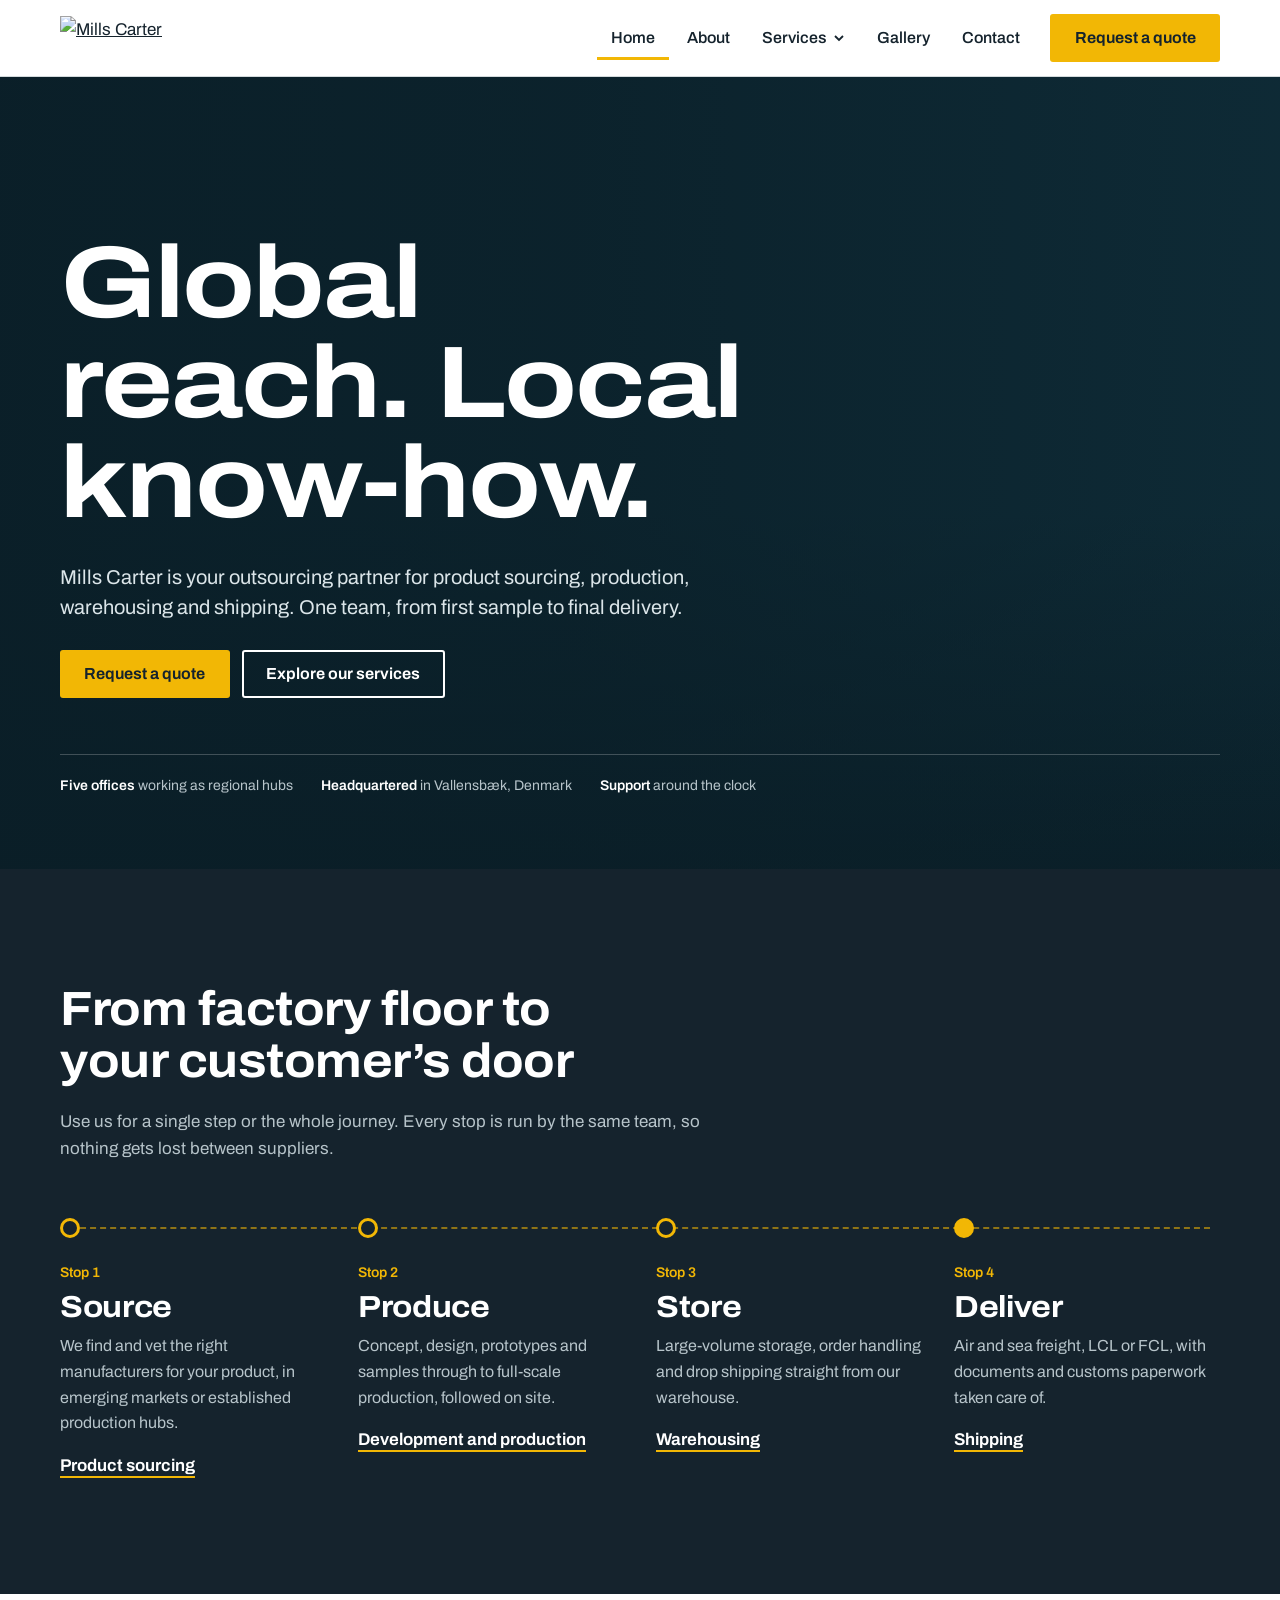
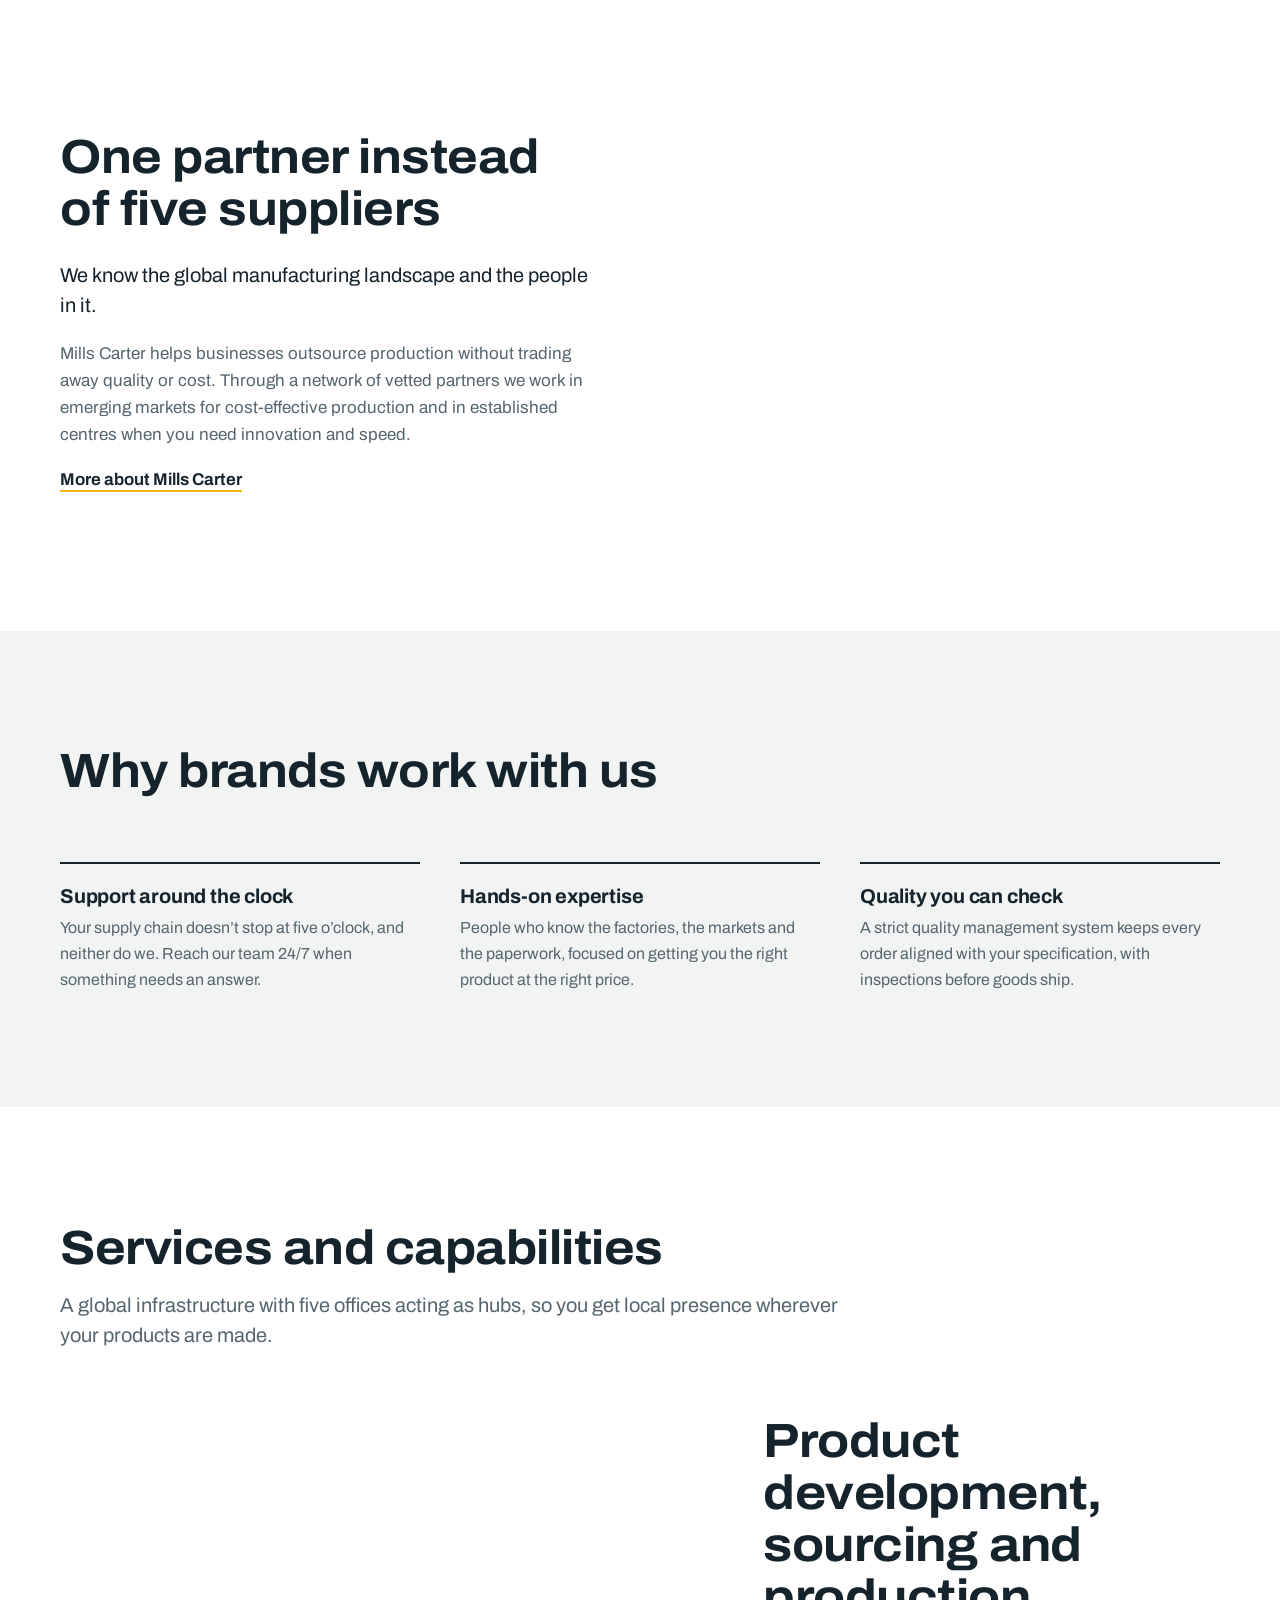
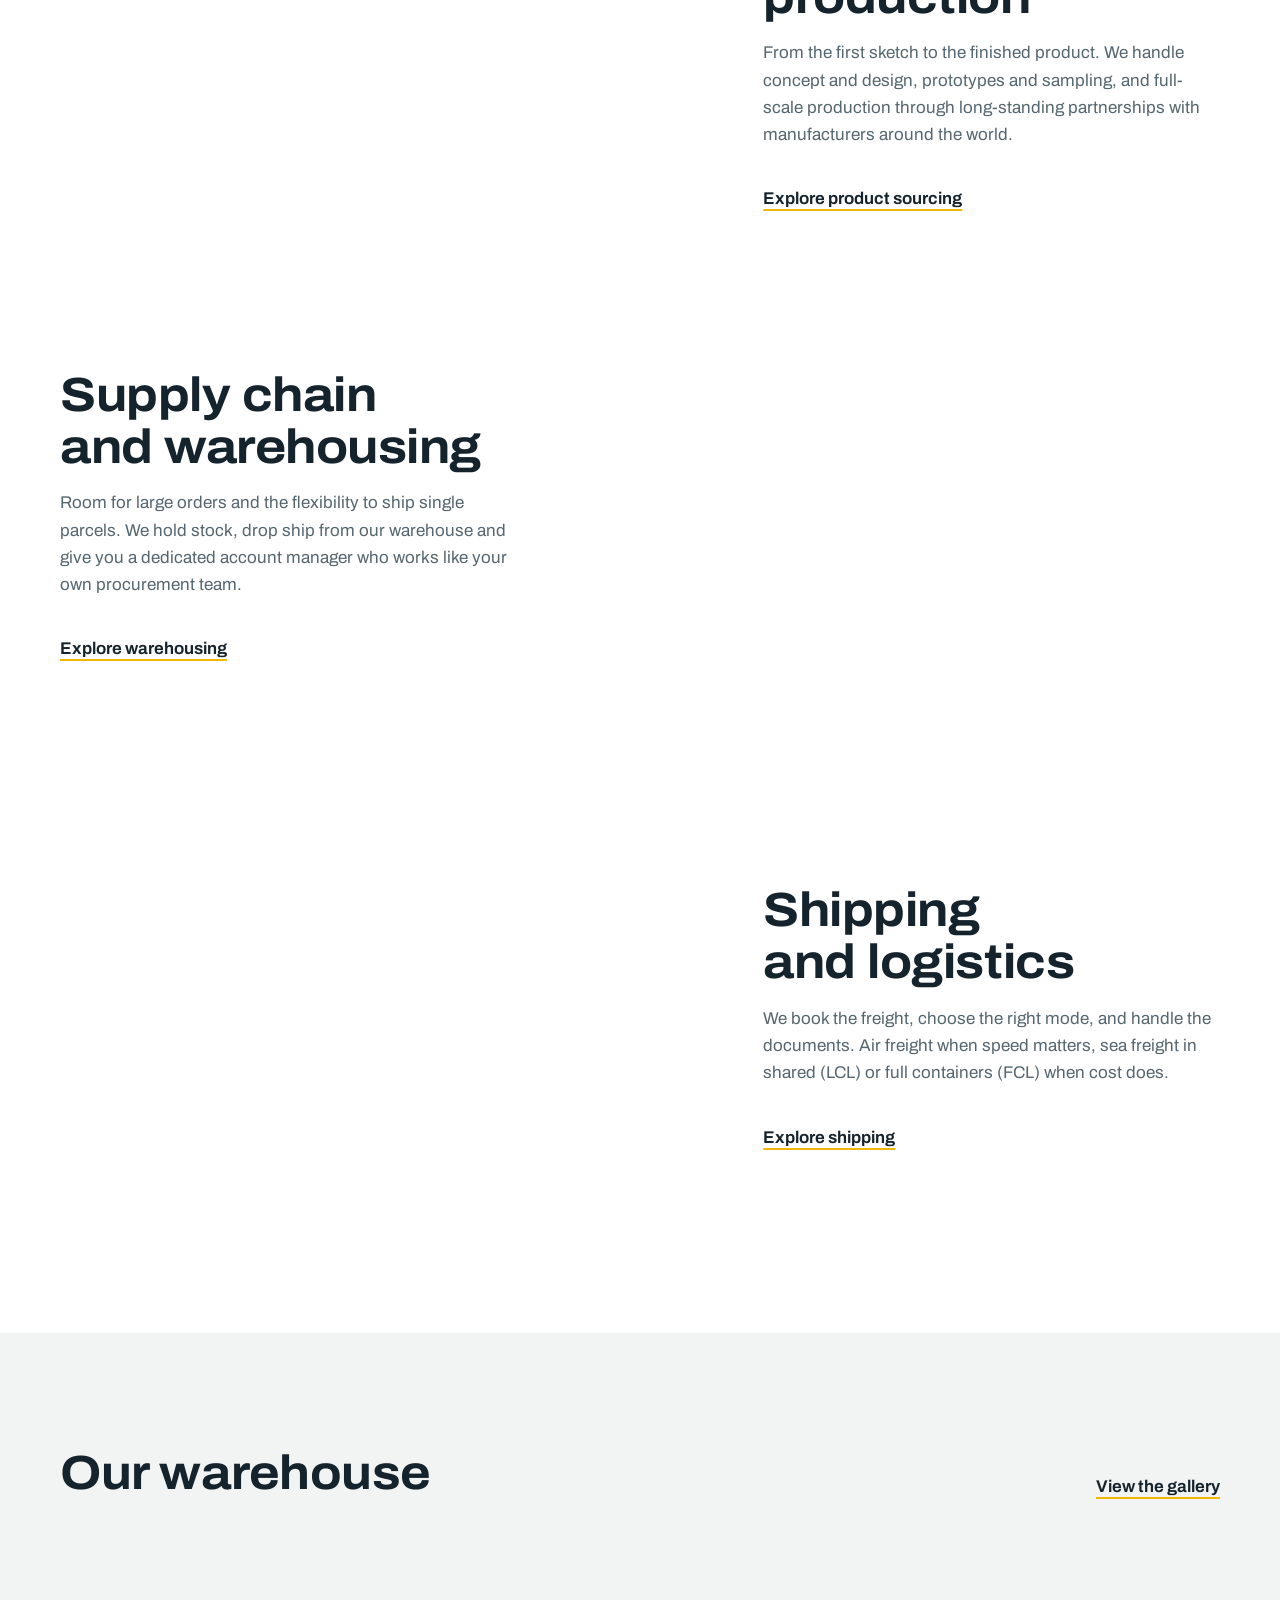
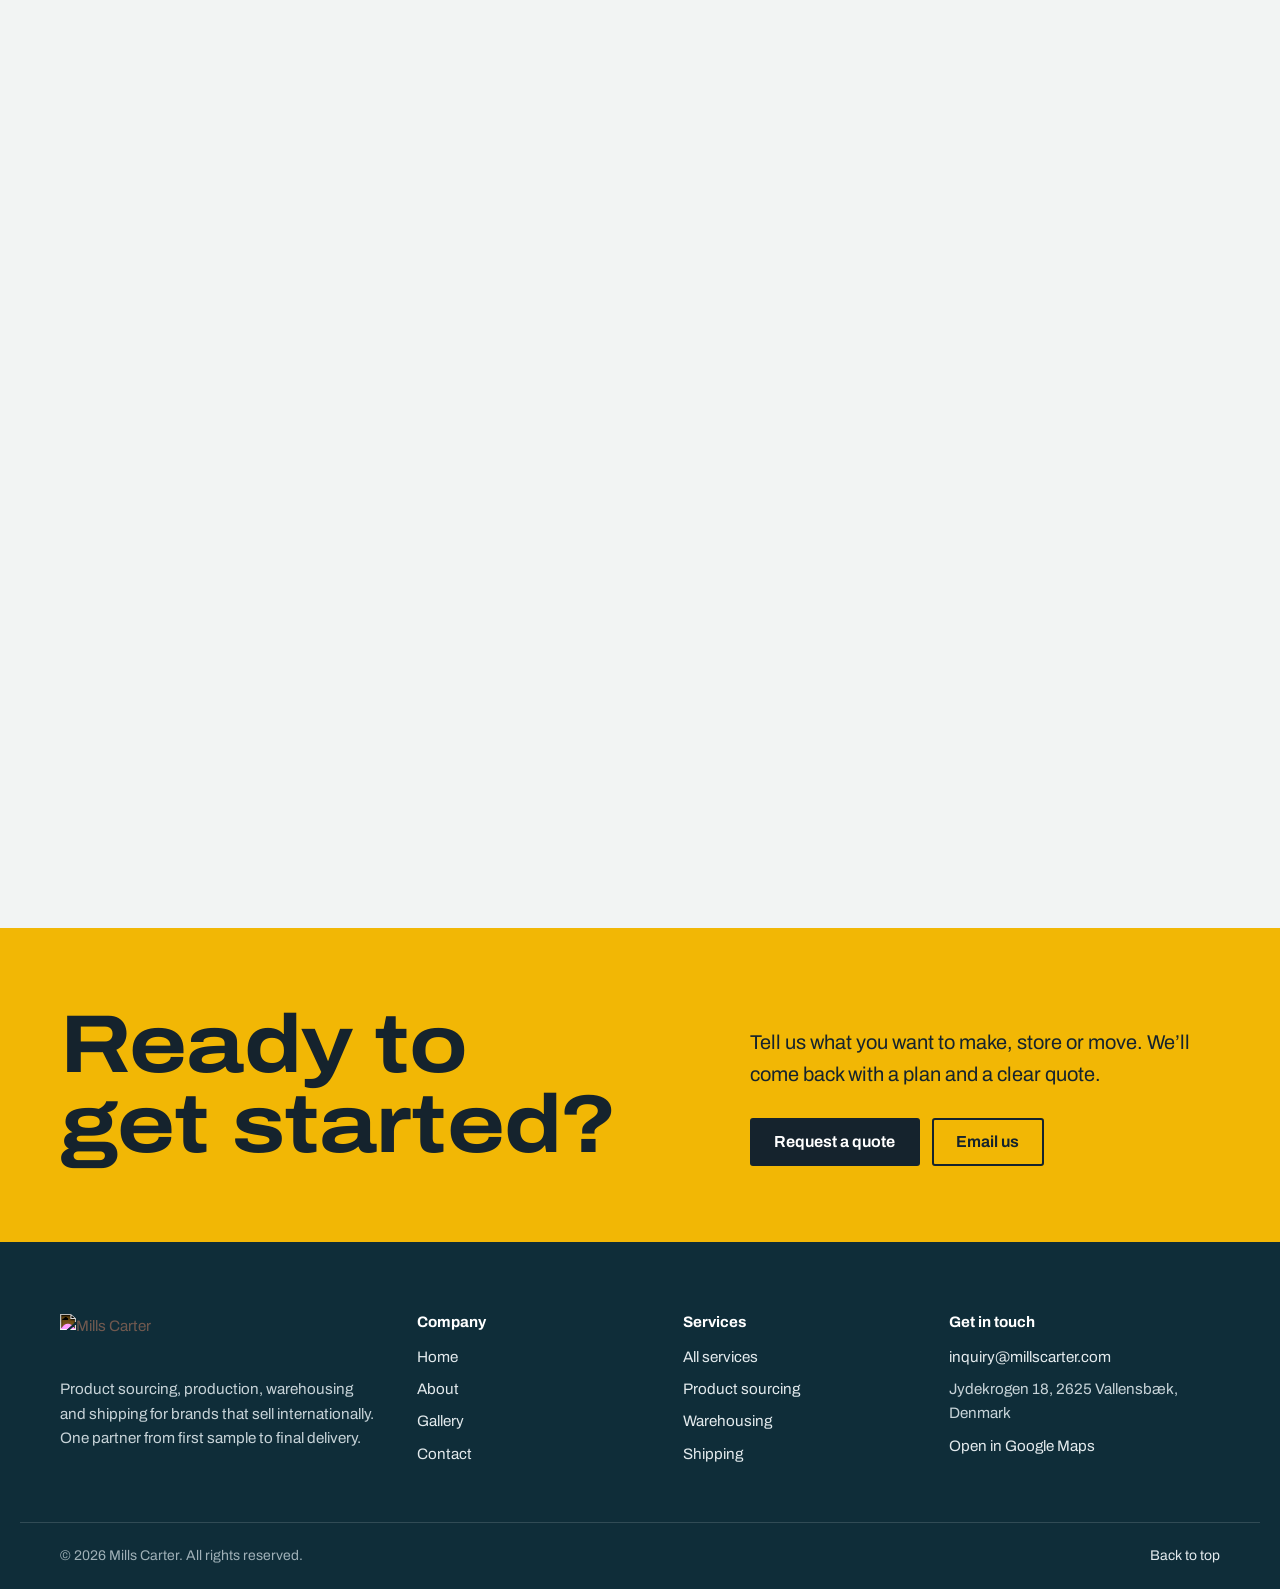
==== index.html @ dc3fbbab "Add files via upload" ====
<!doctype html>
<html lang="en">
<head>
<meta charset="utf-8">
<meta name="viewport" content="width=device-width, initial-scale=1">
<title>Mills Carter | Global sourcing, warehousing &amp; shipping</title>
<meta name="description" content="Mills Carter is a one-stop outsourcing partner for product sourcing, development, production, warehousing and global shipping.">
<meta name="theme-color" content="#ffffff">
<meta name="robots" content="noindex">
<link rel="canonical" href="https://www.millscarter.com/">
<meta property="og:type" content="website">
<meta property="og:site_name" content="Mills Carter">
<meta property="og:title" content="Mills Carter | Global sourcing, warehousing &amp; shipping">
<meta property="og:description" content="Mills Carter is a one-stop outsourcing partner for product sourcing, development, production, warehousing and global shipping.">
<meta property="og:image" content="https://static.wixstatic.com/media/c05b56_3f580af250dc46cd80a6215e5a86112c~mv2.jpeg/v1/fill/w_1200,h_630,al_c,q_80/c05b56_3f580af250dc46cd80a6215e5a86112c~mv2.jpeg">
<link rel="icon" href="/assets/img/favicon.svg" type="image/svg+xml">
<link rel="preconnect" href="https://static.wixstatic.com">
<link rel="preload" href="/assets/fonts/archivo-latin-wdth-normal.woff2" as="font" type="font/woff2" crossorigin>
<link rel="stylesheet" href="/assets/css/site.css">
</head>
<body>
<a class="skip-link" href="#main">Skip to content</a>
<header class="site-header">
  <div class="wrap header-inner">
    <a class="brand" href="/" aria-label="Mills Carter home"><img src="https://static.wixstatic.com/media/c05b56_a619dc1a157e43bd8896ab574f812752~mv2.png/v1/fit/w_462,h_124,al_c,q_80/c05b56_a619dc1a157e43bd8896ab574f812752~mv2.png" width="168" height="45" alt="Mills Carter"></a>
    <button type="button" class="menu-toggle" aria-expanded="false" aria-controls="site-nav"><svg width="20" height="20" viewBox="0 0 20 20" aria-hidden="true" focusable="false"><path d="M2 5h16M2 10h16M2 15h16" stroke="currentColor" stroke-width="2"/></svg><span class="menu-label">Menu</span></button>
    <nav class="nav" id="site-nav" aria-label="Main">
      <ul class="nav-list"><li class="nav-item"><a class="nav-link" href="/" aria-current="page">Home</a></li><li class="nav-item"><a class="nav-link" href="/about">About</a></li><li class="nav-item has-sub"><button type="button" class="nav-sub-toggle" aria-expanded="false" aria-controls="services-menu">Services <svg width="12" height="12" viewBox="0 0 12 12" aria-hidden="true" focusable="false"><path d="M2 4l4 4 4-4" fill="none" stroke="currentColor" stroke-width="1.8"/></svg></button><ul class="nav-sub" id="services-menu"><li><a href="/services">All services<span>Overview of what we do</span></a></li><li><a href="/product-sourcing">Product sourcing<span>Find, develop and produce</span></a></li><li><a href="/warehousing">Warehousing<span>Store, pick and distribute</span></a></li><li><a href="/shipping">Shipping<span>Air and sea freight, handled</span></a></li></ul></li><li class="nav-item"><a class="nav-link" href="/gallery">Gallery</a></li><li class="nav-item"><a class="nav-link" href="/contact">Contact</a></li></ul>
      <a class="btn btn-primary nav-cta" href="/contact">Request a quote</a>
    </nav>
  </div>
</header>
<main id="main">
<section class="hero on-dark">
  <div class="hero-media"><img src="https://static.wixstatic.com/media/c05b56_3f580af250dc46cd80a6215e5a86112c~mv2.jpeg/v1/fill/w_2400,h_1350,al_c,q_80/c05b56_3f580af250dc46cd80a6215e5a86112c~mv2.jpeg" srcset="https://static.wixstatic.com/media/c05b56_3f580af250dc46cd80a6215e5a86112c~mv2.jpeg/v1/fill/w_1200,h_675,al_c,q_80/c05b56_3f580af250dc46cd80a6215e5a86112c~mv2.jpeg 1200w, https://static.wixstatic.com/media/c05b56_3f580af250dc46cd80a6215e5a86112c~mv2.jpeg/v1/fill/w_2400,h_1350,al_c,q_80/c05b56_3f580af250dc46cd80a6215e5a86112c~mv2.jpeg 2400w" sizes="100vw" width="2400" height="1350" alt="" fetchpriority="high"></div>
  <div class="wrap hero-body">
    <h1>Global reach. Local know-how.</h1>
    <p class="lede">Mills Carter is your outsourcing partner for product sourcing, production, warehousing and shipping. One team, from first sample to final delivery.</p>
    <div class="btn-row">
      <a class="btn btn-primary" href="/contact">Request a quote</a>
      <a class="btn btn-outline" href="/services">Explore our services</a>
    </div>
    <div class="hero-meta">
      <span><strong>Five offices</strong> working as regional hubs</span>
      <span><strong>Headquartered</strong> in Vallensbæk, Denmark</span>
      <span><strong>Support</strong> around the clock</span>
    </div>
  </div>
</section>

<section class="route section" aria-labelledby="route-title">
  <div class="wrap">
    <div class="route-head">
      <h2 id="route-title">From factory floor to your customer’s door</h2>
      <p class="muted measure">Use us for a single step or the whole journey. Every stop is run by the same team, so nothing gets lost between suppliers.</p>
    </div>
    <ol class="route-list"><li class="route-stop"><span class="stop-no">Stop 1</span><h3>Source</h3><p>We find and vet the right manufacturers for your product, in emerging markets or established production hubs.</p><a class="text-link" href="/product-sourcing">Product sourcing</a></li><li class="route-stop"><span class="stop-no">Stop 2</span><h3>Produce</h3><p>Concept, design, prototypes and samples through to full-scale production, followed on site.</p><a class="text-link" href="/product-sourcing">Development and production</a></li><li class="route-stop"><span class="stop-no">Stop 3</span><h3>Store</h3><p>Large-volume storage, order handling and drop shipping straight from our warehouse.</p><a class="text-link" href="/warehousing">Warehousing</a></li><li class="route-stop"><span class="stop-no">Stop 4</span><h3>Deliver</h3><p>Air and sea freight, LCL or FCL, with documents and customs paperwork taken care of.</p><a class="text-link" href="/shipping">Shipping</a></li></ol>
  </div>
</section>

<section class="section">
  <div class="wrap split">
    <div>
      <h2>One partner instead of five suppliers</h2>
      <p class="lede">We know the global manufacturing landscape and the people in it.</p>
      <p class="muted">Mills Carter helps businesses outsource production without trading away quality or cost. Through a network of vetted partners we work in emerging markets for cost-effective production and in established centres when you need innovation and speed.</p>
      <a class="text-link" href="/about">More about Mills Carter</a>
    </div>
    <div class="split-media"><img src="https://static.wixstatic.com/media/c05b56_a00ded4e2c274268ba979e4ee45f7918~mv2.jpg/v1/fill/w_1200,h_900,al_c,q_80/c05b56_a00ded4e2c274268ba979e4ee45f7918~mv2.jpg" srcset="https://static.wixstatic.com/media/c05b56_a00ded4e2c274268ba979e4ee45f7918~mv2.jpg/v1/fill/w_600,h_450,al_c,q_80/c05b56_a00ded4e2c274268ba979e4ee45f7918~mv2.jpg 600w, https://static.wixstatic.com/media/c05b56_a00ded4e2c274268ba979e4ee45f7918~mv2.jpg/v1/fill/w_1200,h_900,al_c,q_80/c05b56_a00ded4e2c274268ba979e4ee45f7918~mv2.jpg 1200w" sizes="(max-width: 860px) 100vw, 50vw" width="1200" height="900" alt="Modern logistics building with a glass facade at dusk" loading="lazy" decoding="async"></div>
  </div>
</section>

<section class="section bg-paper">
  <div class="wrap">
    <div class="section-head"><h2>Why brands work with us</h2></div>
    <ul class="points">
      <li><h3>Support around the clock</h3><p>Your supply chain doesn’t stop at five o’clock, and neither do we. Reach our team 24/7 when something needs an answer.</p></li>
      <li><h3>Hands-on expertise</h3><p>People who know the factories, the markets and the paperwork, focused on getting you the right product at the right price.</p></li>
      <li><h3>Quality you can check</h3><p>A strict quality management system keeps every order aligned with your specification, with inspections before goods ship.</p></li>
    </ul>
  </div>
</section>

<section class="section" aria-labelledby="services-title">
  <div class="wrap">
    <div class="section-head">
      <h2 id="services-title">Services and capabilities</h2>
      <p class="lede muted">A global infrastructure with five offices acting as hubs, so you get local presence wherever your products are made.</p>
    </div>
    <div class="service-rows"><article class="service-row">
      <div class="service-media"><img src="https://static.wixstatic.com/media/c05b56_6fd5061bb4034cd3ba89d1c409b87fd1~mv2.jpeg/v1/fill/w_1400,h_875,al_c,q_80/c05b56_6fd5061bb4034cd3ba89d1c409b87fd1~mv2.jpeg" srcset="https://static.wixstatic.com/media/c05b56_6fd5061bb4034cd3ba89d1c409b87fd1~mv2.jpeg/v1/fill/w_700,h_437,al_c,q_80/c05b56_6fd5061bb4034cd3ba89d1c409b87fd1~mv2.jpeg 700w, https://static.wixstatic.com/media/c05b56_6fd5061bb4034cd3ba89d1c409b87fd1~mv2.jpeg/v1/fill/w_1400,h_875,al_c,q_80/c05b56_6fd5061bb4034cd3ba89d1c409b87fd1~mv2.jpeg 1400w" sizes="(max-width: 860px) 100vw, 58vw" width="1400" height="875" alt="Air cargo being loaded onto an aircraft" loading="lazy" decoding="async"></div>
      <div><h3>Product development, sourcing and production</h3><p>From the first sketch to the finished product. We handle concept and design, prototypes and sampling, and full-scale production through long-standing partnerships with manufacturers around the world.</p><a class="text-link" href="/product-sourcing">Explore product sourcing</a></div>
    </article><article class="service-row">
      <div class="service-media"><img src="https://static.wixstatic.com/media/c05b56_c1ce245dd8a247288f1b83f2c82a53da~mv2.jpg/v1/fill/w_1400,h_875,al_c,q_80/c05b56_c1ce245dd8a247288f1b83f2c82a53da~mv2.jpg" srcset="https://static.wixstatic.com/media/c05b56_c1ce245dd8a247288f1b83f2c82a53da~mv2.jpg/v1/fill/w_700,h_437,al_c,q_80/c05b56_c1ce245dd8a247288f1b83f2c82a53da~mv2.jpg 700w, https://static.wixstatic.com/media/c05b56_c1ce245dd8a247288f1b83f2c82a53da~mv2.jpg/v1/fill/w_1400,h_875,al_c,q_80/c05b56_c1ce245dd8a247288f1b83f2c82a53da~mv2.jpg 1400w" sizes="(max-width: 860px) 100vw, 58vw" width="1400" height="875" alt="A worker standing in a tall warehouse aisle stacked with goods" loading="lazy" decoding="async"></div>
      <div><h3>Supply chain and warehousing</h3><p>Room for large orders and the flexibility to ship single parcels. We hold stock, drop ship from our warehouse and give you a dedicated account manager who works like your own procurement team.</p><a class="text-link" href="/warehousing">Explore warehousing</a></div>
    </article><article class="service-row">
      <div class="service-media"><img src="https://static.wixstatic.com/media/c05b56_8ce1ad92d13443bdbd118914d512d20a~mv2.jpg/v1/fill/w_1400,h_875,al_c,q_80/c05b56_8ce1ad92d13443bdbd118914d512d20a~mv2.jpg" srcset="https://static.wixstatic.com/media/c05b56_8ce1ad92d13443bdbd118914d512d20a~mv2.jpg/v1/fill/w_700,h_437,al_c,q_80/c05b56_8ce1ad92d13443bdbd118914d512d20a~mv2.jpg 700w, https://static.wixstatic.com/media/c05b56_8ce1ad92d13443bdbd118914d512d20a~mv2.jpg/v1/fill/w_1400,h_875,al_c,q_80/c05b56_8ce1ad92d13443bdbd118914d512d20a~mv2.jpg 1400w" sizes="(max-width: 860px) 100vw, 58vw" width="1400" height="875" alt="Aerial view of a container port at night" loading="lazy" decoding="async"></div>
      <div><h3>Shipping and logistics</h3><p>We book the freight, choose the right mode, and handle the documents. Air freight when speed matters, sea freight in shared (LCL) or full containers (FCL) when cost does.</p><a class="text-link" href="/shipping">Explore shipping</a></div>
    </article></div>
  </div>
</section>

<section class="section bg-paper" aria-labelledby="wh-title">
  <div class="wrap">
    <div class="route-head" style="margin-bottom:40px">
      <h2 id="wh-title" style="margin:0">Our warehouse</h2>
      <a class="text-link" href="/gallery">View the gallery</a>
    </div>
    <ul class="gallery-grid teaser">
      <li><a class="gallery-link" href="/gallery"><img src="https://static.wixstatic.com/media/c05b56_370222598af04039b0c68c469878bc24~mv2.jpg/v1/fill/w_1200,h_900,al_c,q_80/c05b56_370222598af04039b0c68c469878bc24~mv2.jpg" srcset="https://static.wixstatic.com/media/c05b56_370222598af04039b0c68c469878bc24~mv2.jpg/v1/fill/w_600,h_450,al_c,q_80/c05b56_370222598af04039b0c68c469878bc24~mv2.jpg 600w, https://static.wixstatic.com/media/c05b56_370222598af04039b0c68c469878bc24~mv2.jpg/v1/fill/w_1200,h_900,al_c,q_80/c05b56_370222598af04039b0c68c469878bc24~mv2.jpg 1200w" sizes="(max-width: 700px) 100vw, 50vw" width="1200" height="900" alt="Exterior of the Mills Carter warehouse with loading bays" loading="lazy" decoding="async"></a></li>
      <li><a class="gallery-link" href="/gallery"><img src="https://static.wixstatic.com/media/c05b56_f03d87696a0d4c28a0bbb7c02e5d6ad2~mv2.jpg/v1/fill/w_1200,h_900,al_c,q_80/c05b56_f03d87696a0d4c28a0bbb7c02e5d6ad2~mv2.jpg" srcset="https://static.wixstatic.com/media/c05b56_f03d87696a0d4c28a0bbb7c02e5d6ad2~mv2.jpg/v1/fill/w_600,h_450,al_c,q_80/c05b56_f03d87696a0d4c28a0bbb7c02e5d6ad2~mv2.jpg 600w, https://static.wixstatic.com/media/c05b56_f03d87696a0d4c28a0bbb7c02e5d6ad2~mv2.jpg/v1/fill/w_1200,h_900,al_c,q_80/c05b56_f03d87696a0d4c28a0bbb7c02e5d6ad2~mv2.jpg 1200w" sizes="(max-width: 700px) 100vw, 50vw" width="1200" height="900" alt="Warehouse interior with an overhead crane" loading="lazy" decoding="async"></a></li>
      <li><a class="gallery-link" href="/gallery"><img src="https://static.wixstatic.com/media/c05b56_7c3800fade534117be87b1f5e1feba85~mv2.jpeg/v1/fill/w_1200,h_900,al_c,q_80/c05b56_7c3800fade534117be87b1f5e1feba85~mv2.jpeg" srcset="https://static.wixstatic.com/media/c05b56_7c3800fade534117be87b1f5e1feba85~mv2.jpeg/v1/fill/w_600,h_450,al_c,q_80/c05b56_7c3800fade534117be87b1f5e1feba85~mv2.jpeg 600w, https://static.wixstatic.com/media/c05b56_7c3800fade534117be87b1f5e1feba85~mv2.jpeg/v1/fill/w_1200,h_900,al_c,q_80/c05b56_7c3800fade534117be87b1f5e1feba85~mv2.jpeg 1200w" sizes="(max-width: 700px) 100vw, 50vw" width="1200" height="900" alt="Open warehouse hall ready for storage" loading="lazy" decoding="async"></a></li>
    </ul>
  </div>
</section>

<section class="cta-band section-tight">
  <div class="wrap cta-inner">
    <h2>Ready to get started?</h2>
    <div>
      <p>Tell us what you want to make, store or move. We’ll come back with a plan and a clear quote.</p>
      <div class="btn-row">
        <a class="btn btn-primary" href="/contact">Request a quote</a>
        <a class="btn btn-outline" href="mailto:inquiry@millscarter.com">Email us</a>
      </div>
    </div>
  </div>
</section>
</main>
<footer class="site-footer">
  <div class="wrap footer-top">
    <div class="footer-brand">
      <img src="https://static.wixstatic.com/media/c05b56_a619dc1a157e43bd8896ab574f812752~mv2.png/v1/fit/w_462,h_124,al_c,q_80/c05b56_a619dc1a157e43bd8896ab574f812752~mv2.png" width="168" height="45" alt="Mills Carter" loading="lazy">
      <p>Product sourcing, production, warehousing and shipping for brands that sell internationally. One partner from first sample to final delivery.</p>
    </div>
    <div>
      <h2>Company</h2>
      <ul><li><a href="/">Home</a></li><li><a href="/about">About</a></li><li><a href="/gallery">Gallery</a></li><li><a href="/contact">Contact</a></li></ul>
    </div>
    <div>
      <h2>Services</h2>
      <ul><li><a href="/services">All services</a></li><li><a href="/product-sourcing">Product sourcing</a></li><li><a href="/warehousing">Warehousing</a></li><li><a href="/shipping">Shipping</a></li></ul>
    </div>
    <div>
      <h2>Get in touch</h2>
      <address>
        <a href="mailto:inquiry@millscarter.com">inquiry@millscarter.com</a>
        <span>Jydekrogen 18, 2625 Vallensbæk, Denmark</span>
        <a href="https://www.google.com/maps/search/?api=1&amp;query=Jydekrogen+18,+2625+Vallensb%C3%A6k,+Denmark" target="_blank" rel="noopener">Open in Google Maps</a>
      </address>
    </div>
  </div>
  <div class="wrap footer-bottom">
    <span>© <span data-year>2026</span> Mills Carter. All rights reserved.</span>
    <a href="#main">Back to top</a>
  </div>
</footer>
<script src="/assets/js/site.js" defer></script>
</body>
</html>
---- assets/css/site.css ----
/* Mills Carter — site styles
   Design tokens mirror the Wix Studio theme described in WIX-REBUILD-GUIDE.md */

@font-face {
  font-family: "Archivo";
  font-style: normal;
  font-display: swap;
  font-weight: 100 900;
  font-stretch: 62% 125%;
  src: url("../fonts/archivo-latin-wdth-normal.woff2") format("woff2-variations"),
       url("../fonts/archivo-latin-wdth-normal.woff2") format("woff2");
  unicode-range: U+0000-00FF, U+0131, U+0152-0153, U+02BB-02BC, U+02C6, U+02DA, U+02DC, U+0304, U+0308, U+0329, U+2000-206F, U+20AC, U+2122, U+2191, U+2193, U+2212, U+2215, U+FEFF, U+FFFD;
}
@font-face {
  font-family: "Archivo";
  font-style: normal;
  font-display: swap;
  font-weight: 100 900;
  font-stretch: 62% 125%;
  src: url("../fonts/archivo-latin-ext-wdth-normal.woff2") format("woff2-variations"),
       url("../fonts/archivo-latin-ext-wdth-normal.woff2") format("woff2");
  unicode-range: U+0100-02BA, U+02BD-02C5, U+02C7-02CC, U+02CE-02D7, U+02DD-02FF, U+1D00-1DBF, U+1E00-1E9F, U+1EF2-1EFF, U+2020, U+20A0-20AB, U+20AD-20C0, U+2113, U+2C60-2C7F, U+A720-A7FF;
}

:root {
  --ink: #15232d;
  --fjord: #173f4f;
  --fjord-deep: #0f2d39;
  --paper: #f2f4f3;
  --white: #ffffff;
  --steel: #56666f;
  --line: #d3dadc;
  --signal: #f2b705;
  --signal-dark: #c99600;

  --font: "Archivo", "Helvetica Neue", Arial, sans-serif;
  --wide: 118%;

  --step--1: 0.875rem;
  --step-0: 1.0625rem;
  --step-1: 1.25rem;
  --step-2: clamp(1.45rem, 1.2rem + 1vw, 1.9rem);
  --step-3: clamp(1.9rem, 1.4rem + 2.2vw, 3rem);
  --step-4: clamp(2.5rem, 1.6rem + 4.4vw, 5.25rem);

  --gutter: clamp(16px, 4vw, 40px);
  --max: 1240px;
  --header-h: 76px;
  --radius: 3px;
}

*, *::before, *::after { box-sizing: border-box; }

html {
  -webkit-text-size-adjust: 100%;
  scroll-padding-top: calc(var(--header-h) + 16px);
}
@media (prefers-reduced-motion: no-preference) {
  html { scroll-behavior: smooth; }
}

body {
  margin: 0;
  background: var(--white);
  color: var(--ink);
  font-family: var(--font);
  font-size: var(--step-0);
  line-height: 1.6;
  -webkit-font-smoothing: antialiased;
  overflow-x: hidden;
  -webkit-tap-highlight-color: rgba(242, 183, 5, 0.25);
}

img { display: block; max-width: 100%; height: auto; }
a { color: inherit; }
p { margin: 0 0 1em; }
p:last-child { margin-bottom: 0; }

h1, h2, h3, h4 {
  margin: 0 0 0.5em;
  font-weight: 700;
  line-height: 1.08;
  letter-spacing: -0.01em;
  text-wrap: balance;
}
h1, .display {
  font-stretch: var(--wide);
  font-size: var(--step-4);
  line-height: 0.98;
  letter-spacing: -0.02em;
}
h2 { font-size: var(--step-3); font-stretch: 108%; }
h3 { font-size: var(--step-1); }

:focus-visible {
  outline: 3px solid var(--signal);
  outline-offset: 3px;
  border-radius: 2px;
}

.wrap {
  width: 100%;
  max-width: var(--max);
  margin-inline: auto;
  padding-inline: var(--gutter);
}

.skip-link {
  position: absolute;
  left: 12px;
  top: -60px;
  z-index: 200;
  padding: 10px 16px;
  background: var(--signal);
  color: var(--ink);
  font-weight: 700;
  text-decoration: none;
}
.skip-link:focus { top: 12px; }

.lede { font-size: var(--step-1); line-height: 1.5; max-width: 40em; }
.muted { color: var(--steel); }
.measure { max-width: 38em; }

/* Buttons ---------------------------------------------------------- */
.btn {
  display: inline-flex;
  align-items: center;
  justify-content: center;
  gap: 0.5em;
  min-height: 48px;
  padding: 0.75em 1.4em;
  border: 2px solid transparent;
  border-radius: var(--radius);
  font: inherit;
  font-weight: 650;
  font-size: 1rem;
  line-height: 1.2;
  text-decoration: none;
  cursor: pointer;
  touch-action: manipulation;
  transition: background-color 0.15s ease, color 0.15s ease, border-color 0.15s ease;
}
.btn-primary { background: var(--signal); color: var(--ink); }
.btn-primary:hover { background: var(--signal-dark); }
.btn-outline { border-color: currentColor; color: inherit; background: transparent; }
.btn-outline:hover { background: var(--ink); border-color: var(--ink); color: var(--white); }
.on-dark .btn-outline:hover { background: var(--white); border-color: var(--white); color: var(--ink); }
.btn-row { display: flex; flex-wrap: wrap; gap: 12px; margin-top: 28px; }

.text-link {
  font-weight: 650;
  text-decoration: underline;
  text-decoration-thickness: 2px;
  text-underline-offset: 5px;
  text-decoration-color: var(--signal);
  transition: text-decoration-color 0.15s ease, color 0.15s ease;
}
.text-link:hover { text-decoration-color: currentColor; }

/* Header ----------------------------------------------------------- */
.site-header {
  position: sticky;
  top: 0;
  z-index: 100;
  background: var(--white);
  border-bottom: 1px solid var(--line);
}
.header-inner {
  display: flex;
  align-items: center;
  justify-content: space-between;
  gap: 24px;
  height: var(--header-h);
}
.brand { display: inline-flex; align-items: center; flex-shrink: 0; }
.brand img { width: 168px; height: auto; max-height: 48px; object-fit: contain; object-position: left center; }

.nav { display: flex; align-items: center; gap: 8px; }
.nav-list {
  display: flex;
  align-items: center;
  gap: 4px;
  margin: 0;
  padding: 0;
  list-style: none;
}
.nav-link, .nav-sub-toggle {
  display: inline-flex;
  align-items: center;
  gap: 6px;
  min-height: 44px;
  padding: 0 14px;
  border: 0;
  background: none;
  color: var(--ink);
  font: inherit;
  font-size: 1rem;
  font-weight: 550;
  text-decoration: none;
  cursor: pointer;
  border-radius: var(--radius);
  transition: background-color 0.15s ease;
}
.nav-link:hover, .nav-sub-toggle:hover { background: var(--paper); }
.nav-link[aria-current="page"], .nav-item.is-section > .nav-sub-toggle {
  box-shadow: inset 0 -3px 0 var(--signal);
  border-radius: 0;
}
.nav-sub-toggle svg { transition: transform 0.15s ease; }
.nav-item.has-sub { position: relative; }
.nav-sub {
  position: absolute;
  top: calc(100% + 8px);
  left: 0;
  min-width: 240px;
  margin: 0;
  padding: 8px;
  list-style: none;
  background: var(--white);
  border: 1px solid var(--line);
  border-radius: var(--radius);
  box-shadow: 0 18px 40px -18px rgba(21, 35, 45, 0.35);
  visibility: hidden;
  opacity: 0;
  transform: translateY(-4px);
  transition: opacity 0.15s ease, transform 0.15s ease, visibility 0s linear 0.15s;
}
.nav-sub::before { /* hover bridge */
  content: "";
  position: absolute;
  inset: -10px 0 auto 0;
  height: 10px;
}
.nav-item.has-sub.is-open .nav-sub,
.nav-item.has-sub:focus-within .nav-sub {
  visibility: visible;
  opacity: 1;
  transform: none;
  transition: opacity 0.15s ease, transform 0.15s ease;
}
@media (hover: hover) and (min-width: 961px) {
  .nav-item.has-sub:hover .nav-sub {
    visibility: visible;
    opacity: 1;
    transform: none;
    transition: opacity 0.15s ease, transform 0.15s ease;
  }
}
.nav-item.has-sub.is-open .nav-sub-toggle svg { transform: rotate(180deg); }
.nav-sub a {
  display: block;
  padding: 10px 12px;
  border-radius: var(--radius);
  text-decoration: none;
  font-weight: 550;
}
.nav-sub a span { display: block; font-size: var(--step--1); font-weight: 400; color: var(--steel); }
.nav-sub a:hover { background: var(--paper); }
.nav-sub a[aria-current="page"] { background: var(--paper); box-shadow: inset 3px 0 0 var(--signal); }
.nav-cta { margin-left: 8px; }

.menu-toggle {
  display: none;
  align-items: center;
  gap: 8px;
  min-height: 44px;
  padding: 0 12px;
  border: 1px solid var(--line);
  border-radius: var(--radius);
  background: var(--white);
  color: var(--ink);
  font: inherit;
  font-weight: 600;
  cursor: pointer;
}

@media (max-width: 960px) {
  :root { --header-h: 64px; }
  .brand img { width: 140px; }
  .menu-toggle { display: inline-flex; }
  .nav {
    position: fixed;
    inset: var(--header-h) 0 0 0;
    flex-direction: column;
    align-items: stretch;
    gap: 0;
    padding: 12px var(--gutter) calc(32px + env(safe-area-inset-bottom));
    background: var(--white);
    overflow-y: auto;
    overscroll-behavior: contain;
    visibility: hidden;
    opacity: 0;
    transition: opacity 0.15s ease, visibility 0s linear 0.15s;
  }
  .site-header.menu-open .nav {
    visibility: visible;
    opacity: 1;
    transition: opacity 0.15s ease;
  }
  .nav-list { flex-direction: column; align-items: stretch; gap: 0; }
  .nav-list > li { border-bottom: 1px solid var(--line); }
  .nav-link, .nav-sub-toggle {
    width: 100%;
    justify-content: space-between;
    min-height: 56px;
    padding: 0 4px;
    font-size: 1.2rem;
    font-stretch: 110%;
    border-radius: 0;
  }
  .nav-link[aria-current="page"], .nav-item.is-section > .nav-sub-toggle { box-shadow: inset 4px 0 0 var(--signal); padding-left: 14px; }
  .nav-sub {
    position: static;
    min-width: 0;
    padding: 0 0 12px 12px;
    border: 0;
    box-shadow: none;
    display: none;
    visibility: visible;
    opacity: 1;
    transform: none;
    transition: none;
  }
  .nav-sub::before { display: none; }
  .nav-item.has-sub.is-open .nav-sub { display: block; }
  .nav-cta { margin: 24px 0 0; width: 100%; }
  body.no-scroll { overflow: hidden; }
}

/* Sections --------------------------------------------------------- */
.section { padding-block: clamp(64px, 9vw, 128px); }
.section-tight { padding-block: clamp(48px, 6vw, 80px); }
.bg-paper { background: var(--paper); }
.bg-ink { background: var(--ink); color: var(--white); }
.bg-fjord { background: var(--fjord); color: var(--white); }
.on-dark .muted, .bg-ink .muted, .bg-fjord .muted, .route .muted { color: #b7c4ca; }

.section-head { display: grid; gap: 16px; margin-bottom: clamp(36px, 5vw, 64px); max-width: 52em; }
.section-head h2 { margin: 0; }
.section-head p { margin: 0; }

/* Home hero */
.hero {
  position: relative;
  isolation: isolate;
  display: flex;
  align-items: flex-end;
  min-height: min(88vh, 820px);
  color: var(--white);
  background: var(--fjord-deep);
  overflow: hidden;
}
.hero-media { position: absolute; inset: 0; z-index: -2; }
.hero-media img { width: 100%; height: 100%; object-fit: cover; object-position: 60% 50%; }
.hero::after {
  content: "";
  position: absolute;
  inset: 0;
  z-index: -1;
  background:
    linear-gradient(90deg, rgba(10, 30, 39, 0.92) 0%, rgba(10, 30, 39, 0.72) 45%, rgba(10, 30, 39, 0.2) 100%),
    linear-gradient(0deg, rgba(10, 30, 39, 0.85) 0%, rgba(10, 30, 39, 0) 45%);
}
.hero-body { padding-block: clamp(96px, 14vh, 160px) clamp(56px, 8vh, 96px); }
.hero h1 { max-width: 11ch; margin-bottom: 28px; font-size: clamp(2.8rem, 1.4rem + 6.2vw, 6.4rem); }
.hero .lede { max-width: 34em; color: #dbe5e9; }
.hero-meta {
  display: flex;
  flex-wrap: wrap;
  gap: 8px 28px;
  margin-top: 56px;
  padding-top: 20px;
  border-top: 1px solid rgba(255, 255, 255, 0.22);
  color: #b7c4ca;
  font-size: var(--step--1);
}
.hero-meta strong { color: var(--white); font-weight: 600; }

/* Route band — the signature element */
.route { background: var(--ink); color: var(--white); }
.route-head { display: flex; flex-wrap: wrap; justify-content: space-between; align-items: end; gap: 20px; margin-bottom: 56px; }
.route-head h2 { margin: 0; max-width: 14em; }
.route-list {
  position: relative;
  display: grid;
  grid-template-columns: repeat(4, 1fr);
  gap: 32px;
  margin: 0;
  padding: 0;
  list-style: none;
  counter-reset: stop;
}
.route-list::before {
  content: "";
  position: absolute;
  top: 9px;
  left: 10px;
  right: 10px;
  border-top: 2px dashed rgba(242, 183, 5, 0.55);
}
.route-stop { position: relative; padding-top: 44px; counter-increment: stop; }
.route-stop::before {
  content: "";
  position: absolute;
  top: 0;
  left: 0;
  width: 20px;
  height: 20px;
  border-radius: 50%;
  background: var(--ink);
  border: 3px solid var(--signal);
}
.route-stop:last-child::before { background: var(--signal); }
.route-stop .stop-no {
  display: block;
  margin-bottom: 6px;
  color: var(--signal);
  font-size: var(--step--1);
  font-weight: 600;
  font-variant-numeric: tabular-nums;
}
.route-stop h3 { font-size: var(--step-2); font-stretch: 110%; margin-bottom: 10px; }
.route-stop p { color: #b7c4ca; font-size: 1rem; }
.route-stop a { color: var(--white); }

@media (max-width: 860px) {
  .route-list { grid-template-columns: 1fr; gap: 0; }
  .route-list::before { top: 10px; bottom: 10px; left: 9px; right: auto; border-top: 0; border-left: 2px dashed rgba(242, 183, 5, 0.55); }
  .route-stop { padding: 0 0 40px 48px; }
  .route-stop:last-child { padding-bottom: 0; }
}

/* Split blocks */
.split {
  display: grid;
  grid-template-columns: 1fr 1fr;
  gap: clamp(32px, 6vw, 96px);
  align-items: center;
}
.split.media-first .split-media { order: -1; }
.split-media img { width: 100%; aspect-ratio: 4 / 3; object-fit: cover; border-radius: var(--radius); }
.split-media.tall img { aspect-ratio: 4 / 5; }
@media (max-width: 860px) {
  .split { grid-template-columns: 1fr; }
  .split .split-media { order: -1; }
}

/* Proof points */
.points {
  display: grid;
  grid-template-columns: repeat(3, 1fr);
  gap: 40px;
  margin: 0;
  padding: 0;
  list-style: none;
}
.points li { padding-top: 22px; border-top: 2px solid var(--ink); }
.bg-ink .points li, .bg-fjord .points li { border-top-color: var(--signal); }
.points h3 { margin-bottom: 8px; }
.points p { color: var(--steel); font-size: 1rem; }
.bg-ink .points p, .bg-fjord .points p { color: #b7c4ca; }
@media (max-width: 860px) { .points { grid-template-columns: 1fr; gap: 28px; } }

/* Service rows */
.service-rows { display: grid; gap: clamp(56px, 8vw, 112px); }
.service-row {
  display: grid;
  grid-template-columns: 7fr 5fr;
  gap: clamp(28px, 5vw, 72px);
  align-items: center;
}
.service-row:nth-child(even) { grid-template-columns: 5fr 7fr; }
.service-row:nth-child(even) .service-media { order: 2; }
.service-media img { width: 100%; aspect-ratio: 16 / 10; object-fit: cover; border-radius: var(--radius); }
.service-row h3 { font-size: var(--step-3); font-stretch: 110%; margin-bottom: 16px; }
.service-row p { color: var(--steel); }
.service-row .text-link { display: inline-block; margin-top: 20px; }
@media (max-width: 860px) {
  .service-row, .service-row:nth-child(even) { grid-template-columns: 1fr; }
  .service-row:nth-child(even) .service-media { order: 0; }
}

.check-list { margin: 20px 0 0; padding: 0; list-style: none; display: grid; gap: 10px; }
.check-list li { position: relative; padding-left: 30px; }
.check-list li::before {
  content: "";
  position: absolute;
  left: 0;
  top: 0.45em;
  width: 16px;
  height: 9px;
  border-left: 3px solid var(--signal-dark);
  border-bottom: 3px solid var(--signal-dark);
  transform: rotate(-45deg);
}
.bg-ink .check-list li::before, .bg-fjord .check-list li::before { border-color: var(--signal); }

/* Process steps (real sequence) */
.steps {
  display: grid;
  grid-template-columns: repeat(4, 1fr);
  gap: 0;
  margin: 0;
  padding: 0;
  list-style: none;
  border-top: 1px solid var(--line);
}
.steps li { padding: 28px 28px 8px 0; }
.steps li + li { padding-left: 28px; border-left: 1px solid var(--line); }
.steps .step-no { display: block; margin-bottom: 18px; font-size: var(--step-3); font-weight: 700; font-stretch: 120%; line-height: 1; color: var(--fjord); font-variant-numeric: tabular-nums; }
.steps h3 { margin-bottom: 8px; }
.steps p { color: var(--steel); font-size: 1rem; }
@media (max-width: 960px) {
  .steps { grid-template-columns: 1fr 1fr; }
  .steps li:nth-child(3) { padding-left: 0; border-left: 0; }
  .steps li:nth-child(n+3) { border-top: 1px solid var(--line); }
}
@media (max-width: 600px) {
  .steps { grid-template-columns: 1fr; }
  .steps li, .steps li + li { padding: 24px 0 8px; border-left: 0; }
  .steps li + li { border-top: 1px solid var(--line); }
}

/* Inner page hero */
.page-hero { padding-block: clamp(48px, 7vw, 96px) 0; background: var(--paper); }
.crumbs { margin: 0 0 28px; padding: 0; list-style: none; display: flex; flex-wrap: wrap; gap: 6px; font-size: var(--step--1); color: var(--steel); }
.crumbs li + li::before { content: "/"; margin-right: 6px; color: var(--line); }
.crumbs a { color: var(--steel); text-underline-offset: 3px; }
.crumbs a:hover { color: var(--ink); }
.page-hero-grid { display: grid; grid-template-columns: 1.5fr 1fr; gap: clamp(24px, 5vw, 80px); align-items: end; padding-bottom: clamp(40px, 5vw, 64px); }
.page-hero h1 { margin: 0; font-size: clamp(2.3rem, 1.4rem + 3.6vw, 4.6rem); }
.page-hero .lede { margin: 0; color: var(--steel); }
.page-hero-media { position: relative; }
.page-hero-media::before { content: ""; position: absolute; inset: 0 0 50% 0; background: var(--paper); z-index: 0; }
.page-hero-media img { position: relative; z-index: 1; width: 100%; aspect-ratio: 21 / 9; object-fit: cover; border-radius: var(--radius); }
.page-hero.no-media { padding-bottom: clamp(40px, 5vw, 64px); }
.page-hero.no-media .page-hero-grid { padding-bottom: 0; }
@media (max-width: 860px) {
  .page-hero-grid { grid-template-columns: 1fr; align-items: start; }
  .page-hero-media img { aspect-ratio: 16 / 10; }
}

/* Facts table */
.facts { width: 100%; border-collapse: collapse; font-size: 1rem; }
.facts th, .facts td { text-align: left; vertical-align: top; padding: 18px 16px 18px 0; border-bottom: 1px solid var(--line); }
.facts thead th { font-size: var(--step--1); font-weight: 600; color: var(--steel); border-bottom: 2px solid var(--ink); }
.facts tbody th { font-weight: 700; font-stretch: 110%; width: 26%; }
.facts td { color: var(--steel); }
@media (max-width: 700px) {
  .facts thead { display: none; }
  .facts, .facts tbody, .facts tr, .facts th, .facts td { display: block; width: 100%; }
  .facts tr { padding: 16px 0; border-bottom: 1px solid var(--line); }
  .facts th, .facts td { padding: 2px 0; border: 0; }
  .facts tbody th { width: 100%; margin-bottom: 4px; }
  .facts td[data-label]::before { content: attr(data-label) ": "; font-weight: 600; color: var(--ink); }
}

/* Gallery */
.gallery-grid { display: grid; grid-template-columns: repeat(6, 1fr); gap: 12px; margin: 0; padding: 0; list-style: none; }
.gallery-grid li:nth-child(1) { grid-column: span 6; }
.gallery-grid li:nth-child(n+2) { grid-column: span 3; }
.gallery-grid.teaser li:nth-child(1) { grid-column: span 3; grid-row: span 2; }
.gallery-grid.teaser li:nth-child(n+2) { grid-column: span 3; }
.gallery-btn {
  display: block;
  width: 100%;
  height: 100%;
  padding: 0;
  border: 0;
  background: var(--paper);
  cursor: zoom-in;
  border-radius: var(--radius);
  overflow: hidden;
}
.gallery-btn img, .gallery-link img { width: 100%; height: 100%; object-fit: cover; transition: transform 0.4s ease; }
.gallery-grid li:nth-child(1) .gallery-btn img { aspect-ratio: 21 / 9; }
.gallery-grid li:nth-child(n+2) .gallery-btn img { aspect-ratio: 4 / 3; }
.gallery-link { display: block; height: 100%; border-radius: var(--radius); overflow: hidden; }
.gallery-grid.teaser img { aspect-ratio: 4 / 3; }
.gallery-grid.teaser li:nth-child(1) img { aspect-ratio: auto; min-height: 100%; }
@media (hover: hover) {
  .gallery-btn:hover img, .gallery-link:hover img { transform: scale(1.03); }
}
.gallery-grid figcaption { margin-top: 10px; font-size: var(--step--1); color: var(--steel); }
@media (max-width: 700px) {
  .gallery-grid li:nth-child(n), .gallery-grid.teaser li:nth-child(n) { grid-column: span 6; grid-row: auto; }
  .gallery-grid li:nth-child(1) .gallery-btn img { aspect-ratio: 4 / 3; }
  .gallery-grid.teaser li:nth-child(1) img { aspect-ratio: 4 / 3; }
}

.lightbox {
  width: min(1200px, 94vw);
  max-height: 92vh;
  padding: 0;
  border: 0;
  background: transparent;
  overscroll-behavior: contain;
}
.lightbox::backdrop { background: rgba(10, 22, 29, 0.9); }
.lightbox img { width: 100%; max-height: 82vh; object-fit: contain; }
.lightbox p { margin: 12px 0 0; color: var(--white); text-align: center; }
.lightbox-close {
  position: absolute;
  top: 8px;
  right: 8px;
  min-height: 44px;
  padding: 0 16px;
  border: 0;
  border-radius: var(--radius);
  background: var(--white);
  color: var(--ink);
  font: inherit;
  font-weight: 650;
  cursor: pointer;
}

/* CTA band */
.cta-band { background: var(--signal); color: var(--ink); }
.cta-inner { display: grid; grid-template-columns: 1.4fr 1fr; gap: 32px; align-items: end; }
.cta-inner h2 { margin: 0; font-size: var(--step-4); font-stretch: var(--wide); line-height: 0.98; }
.cta-inner p { font-size: var(--step-1); }
.cta-band .btn-primary { background: var(--ink); color: var(--white); }
.cta-band .btn-primary:hover { background: var(--fjord); }
.cta-band .btn-outline:hover { background: var(--ink); color: var(--white); }
@media (max-width: 860px) { .cta-inner { grid-template-columns: 1fr; } }

/* Related links */
.related { display: grid; grid-template-columns: repeat(3, 1fr); gap: 0; margin: 0; padding: 0; list-style: none; border-top: 2px solid var(--ink); }
.related a { display: block; height: 100%; padding: 24px 24px 24px 0; text-decoration: none; transition: background-color 0.15s ease; }
.related li + li a { padding-left: 24px; border-left: 1px solid var(--line); }
.related a:hover { background: var(--paper); }
.related strong { display: block; font-size: var(--step-1); font-stretch: 110%; margin-bottom: 6px; }
.related span { color: var(--steel); font-size: 1rem; }
@media (max-width: 760px) {
  .related { grid-template-columns: 1fr; }
  .related a, .related li + li a { padding: 20px 0; border-left: 0; }
  .related li + li { border-top: 1px solid var(--line); }
}

/* Contact */
.contact-grid { display: grid; grid-template-columns: 5fr 7fr; gap: clamp(32px, 6vw, 96px); align-items: start; }
@media (max-width: 900px) { .contact-grid { grid-template-columns: 1fr; } }
.contact-card { display: grid; gap: 28px; }
.contact-card dl { margin: 0; display: grid; gap: 22px; }
.contact-card dt { font-size: var(--step--1); color: var(--steel); font-weight: 600; margin-bottom: 4px; }
.contact-card dd { margin: 0; font-size: var(--step-1); line-height: 1.4; }
.contact-card dd a { text-underline-offset: 4px; text-decoration-color: var(--signal); text-decoration-thickness: 2px; }
.map-frame { width: 100%; aspect-ratio: 4 / 3; border: 0; border-radius: var(--radius); background: var(--paper); }

.form { display: grid; gap: 20px; padding: clamp(24px, 4vw, 44px); background: var(--paper); border-radius: var(--radius); }
.form-row { display: grid; grid-template-columns: 1fr 1fr; gap: 20px; }
@media (max-width: 600px) { .form-row { grid-template-columns: 1fr; } }
.field { display: grid; gap: 6px; }
.field label { font-weight: 600; font-size: 0.95rem; }
.field .opt { font-weight: 400; color: var(--steel); }
.field input, .field select, .field textarea {
  width: 100%;
  min-height: 50px;
  padding: 12px 14px;
  border: 1px solid #b9c4c8;
  border-radius: var(--radius);
  background: var(--white);
  color: var(--ink);
  font: inherit;
  font-size: 1rem;
  transition: border-color 0.15s ease, box-shadow 0.15s ease;
}
.field textarea { min-height: 150px; resize: vertical; }
.field input:hover, .field select:hover, .field textarea:hover { border-color: var(--steel); }
.field input:focus-visible, .field select:focus-visible, .field textarea:focus-visible { outline: none; border-color: var(--ink); box-shadow: 0 0 0 3px var(--signal); }
.field [aria-invalid="true"] { border-color: #b3261e; }
.field-error { margin: 0; color: #b3261e; font-size: 0.9rem; font-weight: 500; }
.field-error:empty { display: none; }
.form-note { margin: 0; font-size: 0.9rem; color: var(--steel); }
.form-status { margin: 0; padding: 14px 16px; border-left: 4px solid var(--fjord); background: var(--white); font-size: 0.95rem; }
.form-status:empty { display: none; }

/* Footer */
.site-footer { background: var(--fjord-deep); color: #c7d3d8; font-size: 0.95rem; }
.footer-top { display: grid; grid-template-columns: 1.4fr 1fr 1fr 1.2fr; gap: 40px; padding-block: 72px 56px; }
.footer-brand img { width: 168px; max-height: 48px; object-fit: contain; object-position: left center; filter: invert(1) brightness(2); margin-bottom: 18px; }
.footer-brand p { max-width: 24em; }
.site-footer h2 { font-size: 0.95rem; font-stretch: 100%; letter-spacing: 0; color: var(--white); margin-bottom: 14px; }
.site-footer ul { margin: 0; padding: 0; list-style: none; display: grid; gap: 8px; }
.site-footer a { color: #e3eaed; text-decoration: none; }
.site-footer a:hover { color: var(--signal); text-decoration: underline; text-underline-offset: 4px; }
.site-footer address { font-style: normal; display: grid; gap: 8px; }
.footer-bottom { display: flex; flex-wrap: wrap; justify-content: space-between; gap: 12px; padding-block: 22px; border-top: 1px solid rgba(255, 255, 255, 0.14); font-size: var(--step--1); color: #9fb0b7; }
@media (max-width: 900px) { .footer-top { grid-template-columns: 1fr 1fr; } }
@media (max-width: 560px) { .footer-top { grid-template-columns: 1fr; padding-block: 56px 40px; } }

/* 404 */
.not-found { min-height: 60vh; display: flex; align-items: center; }
.not-found .big { font-size: clamp(5rem, 3rem + 10vw, 11rem); font-weight: 800; font-stretch: 125%; line-height: 0.9; color: var(--signal); margin-bottom: 16px; }

@media (prefers-reduced-motion: reduce) {
  *, *::before, *::after { transition-duration: 0.01ms !important; animation-duration: 0.01ms !important; }
}

@media (max-width: 900px) { .contact-grid .form { order: -1; } }
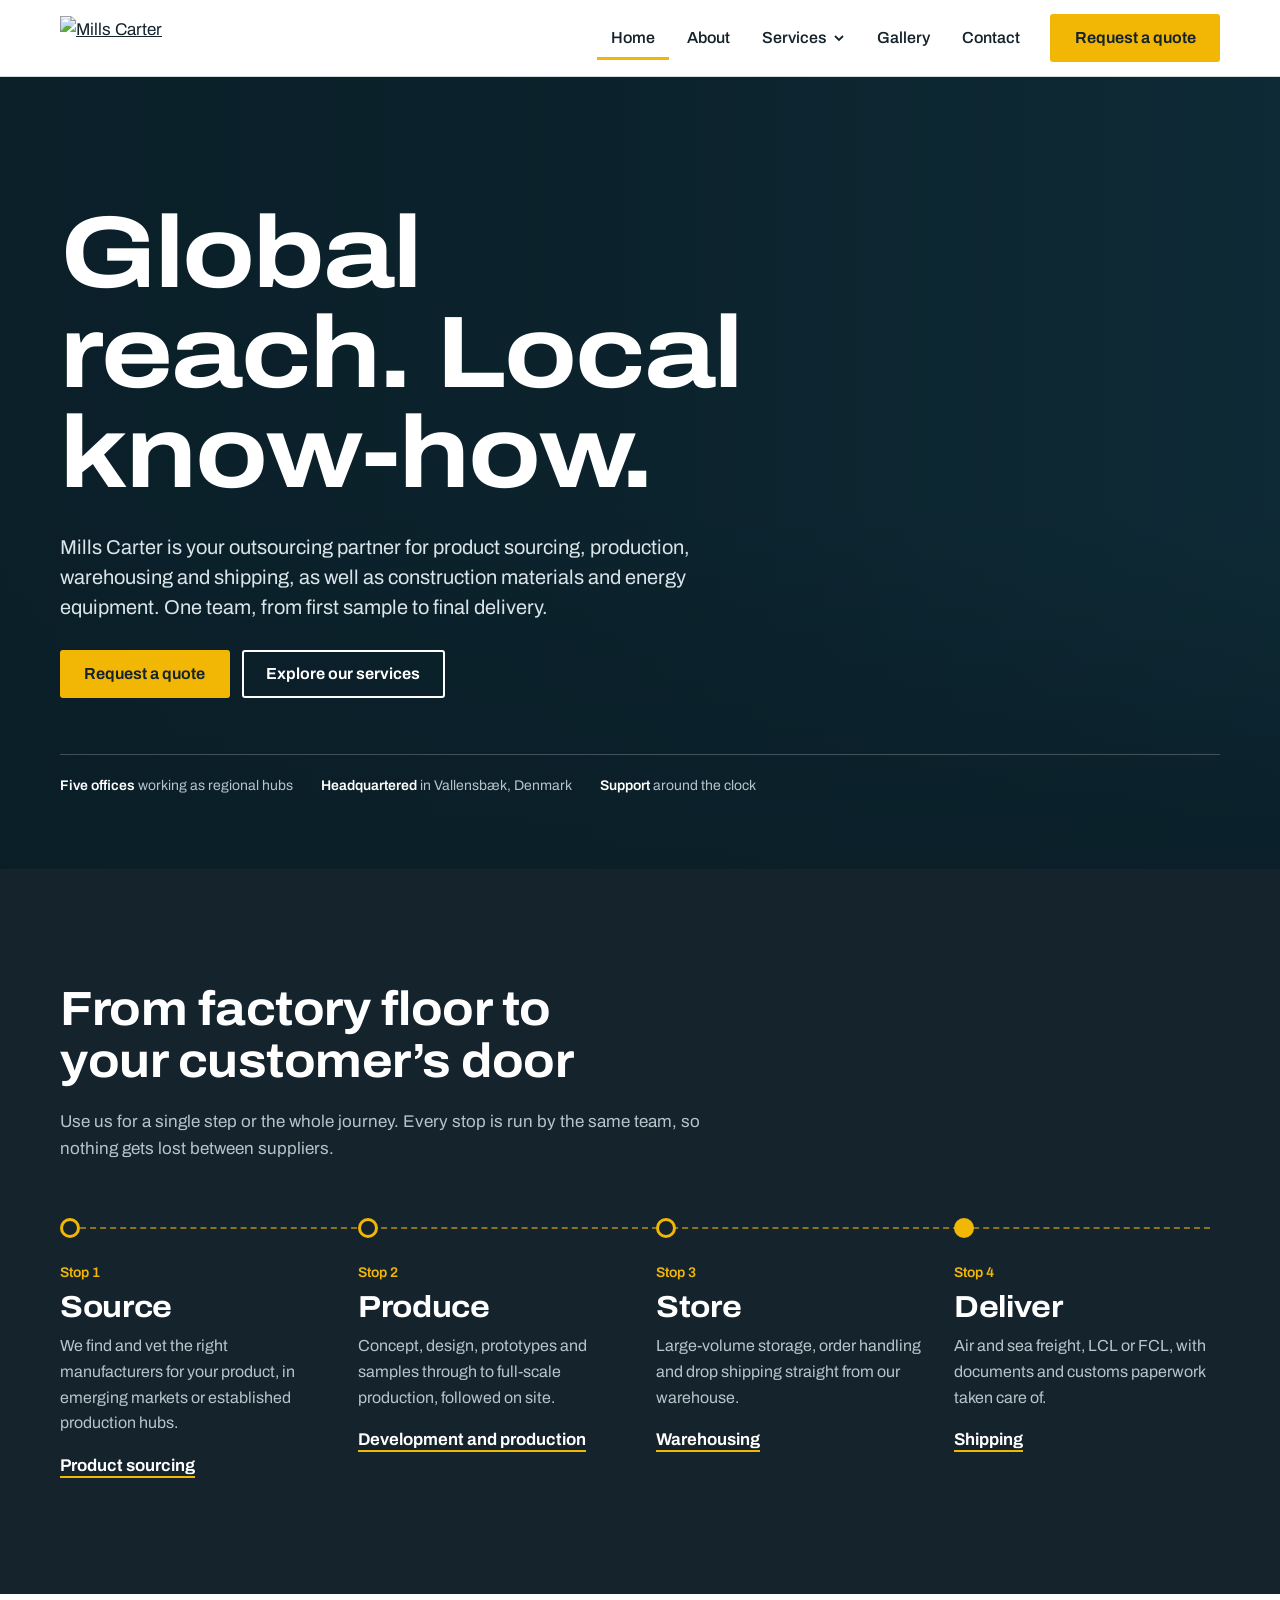
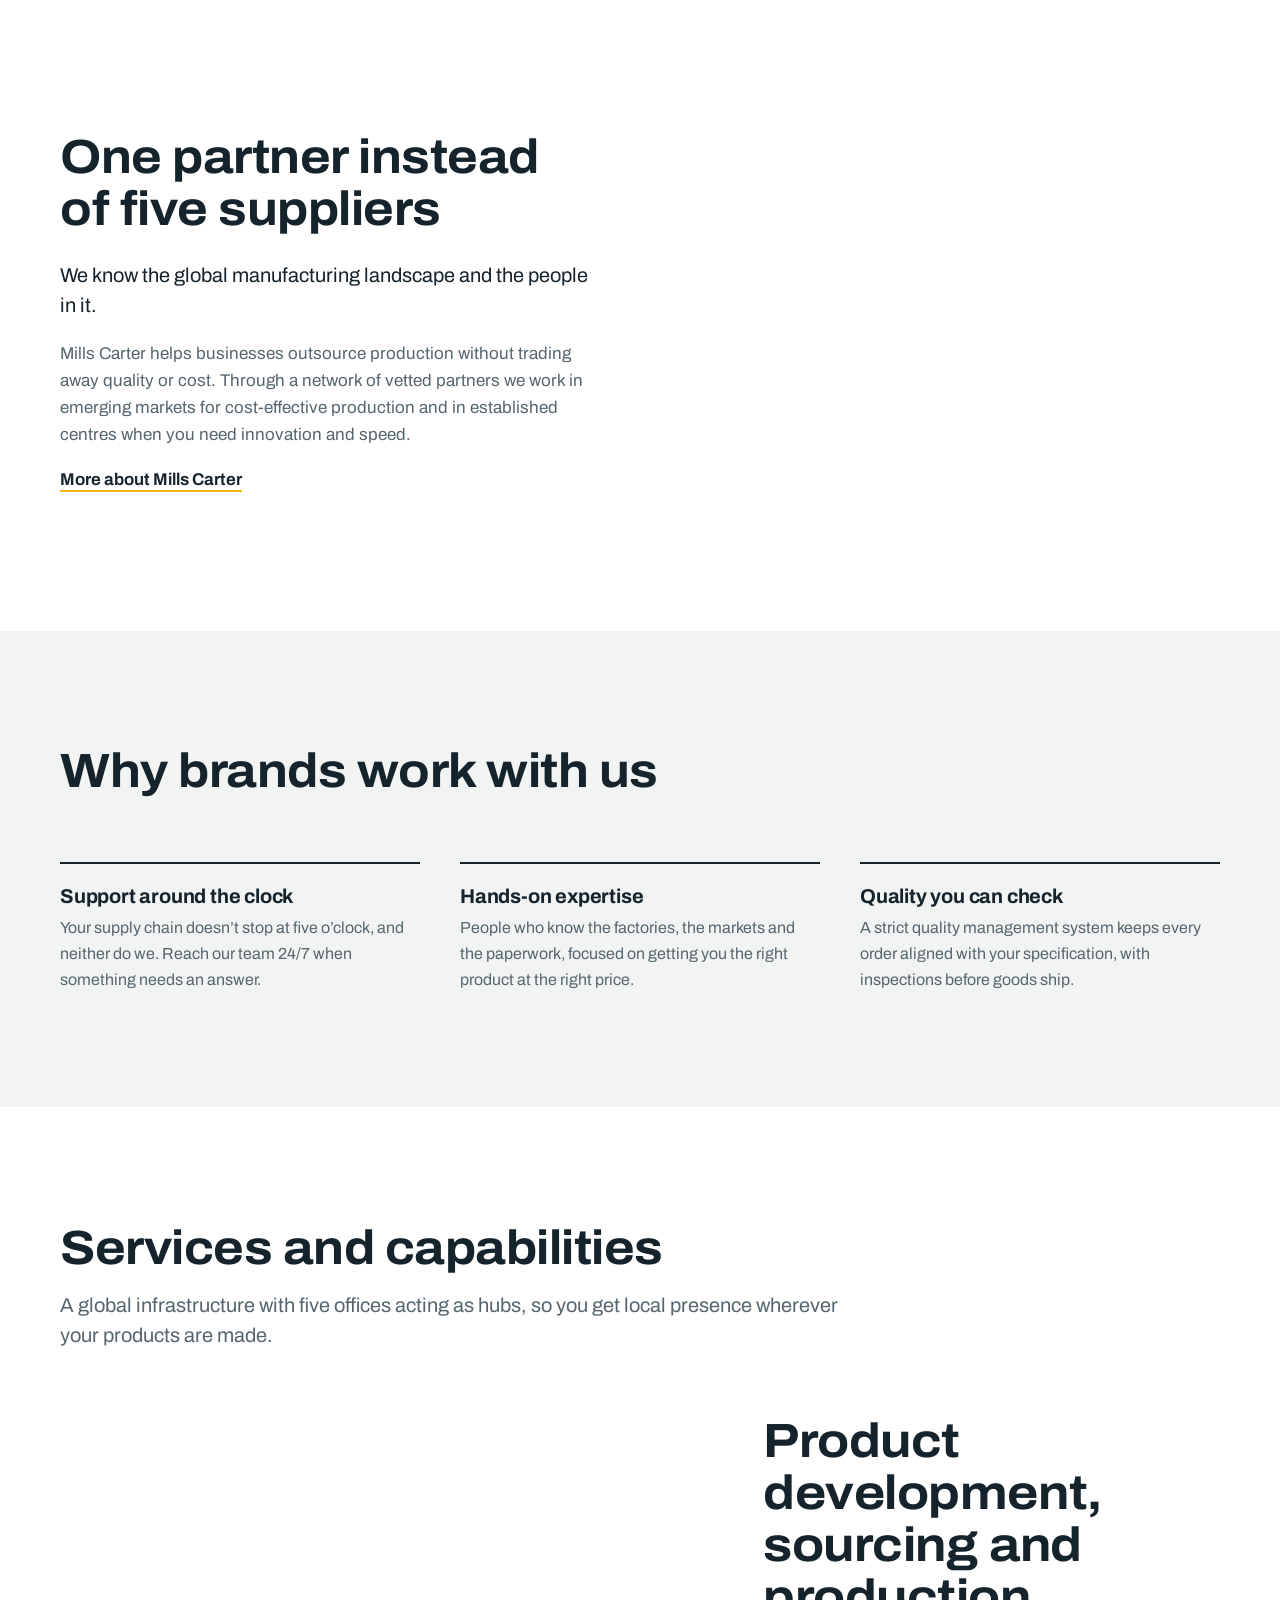
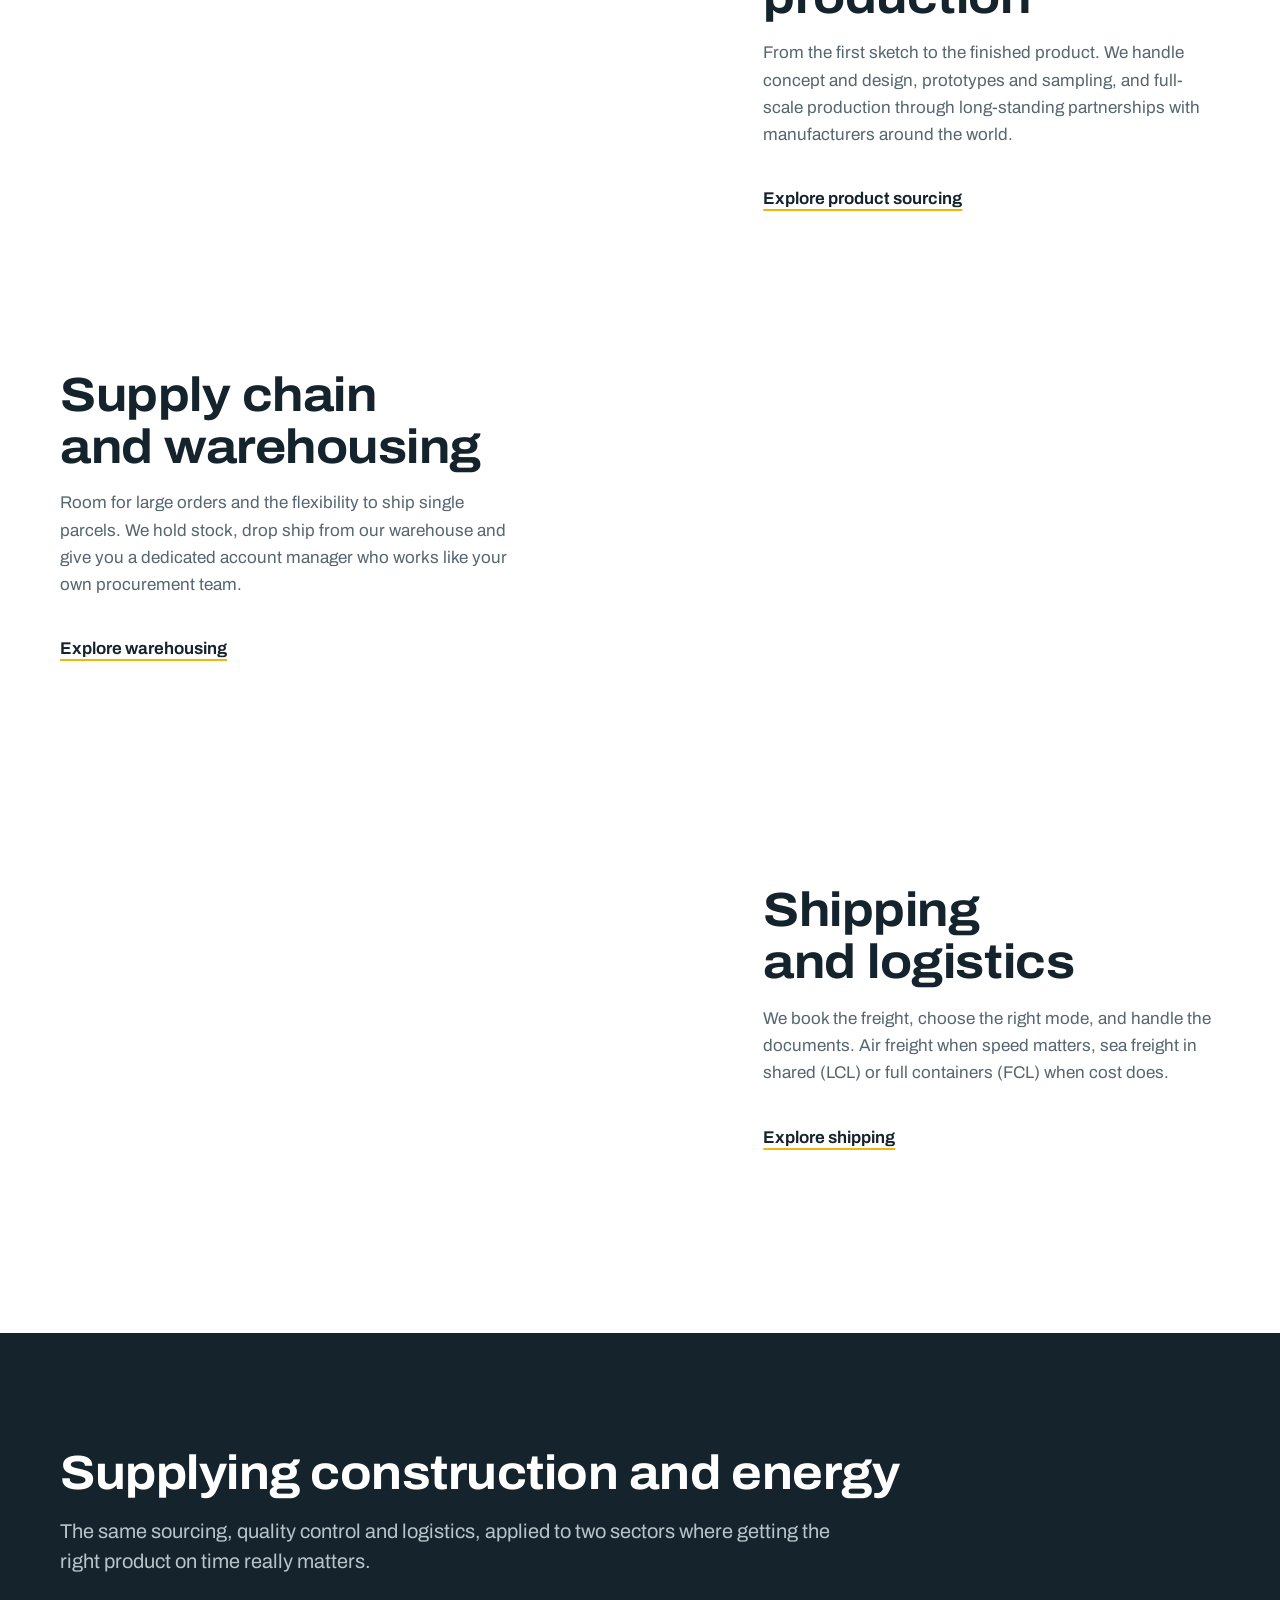
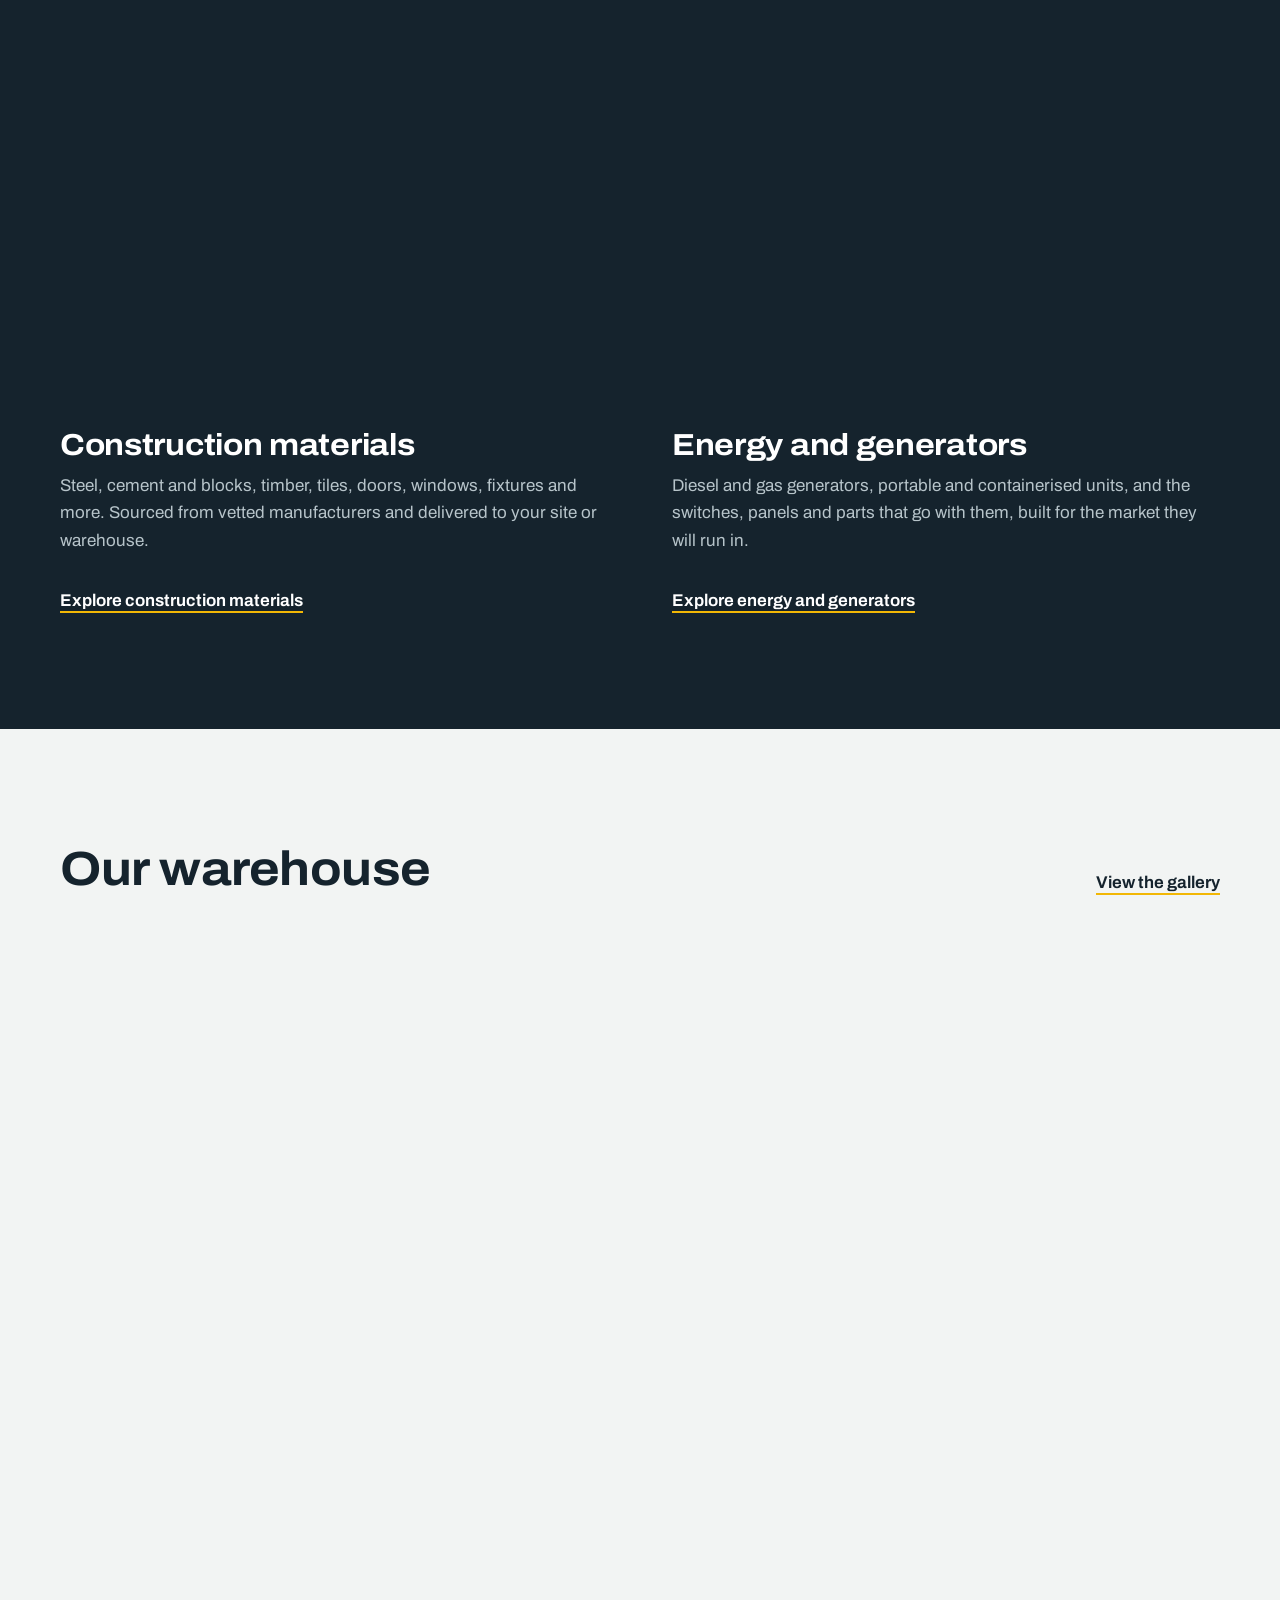
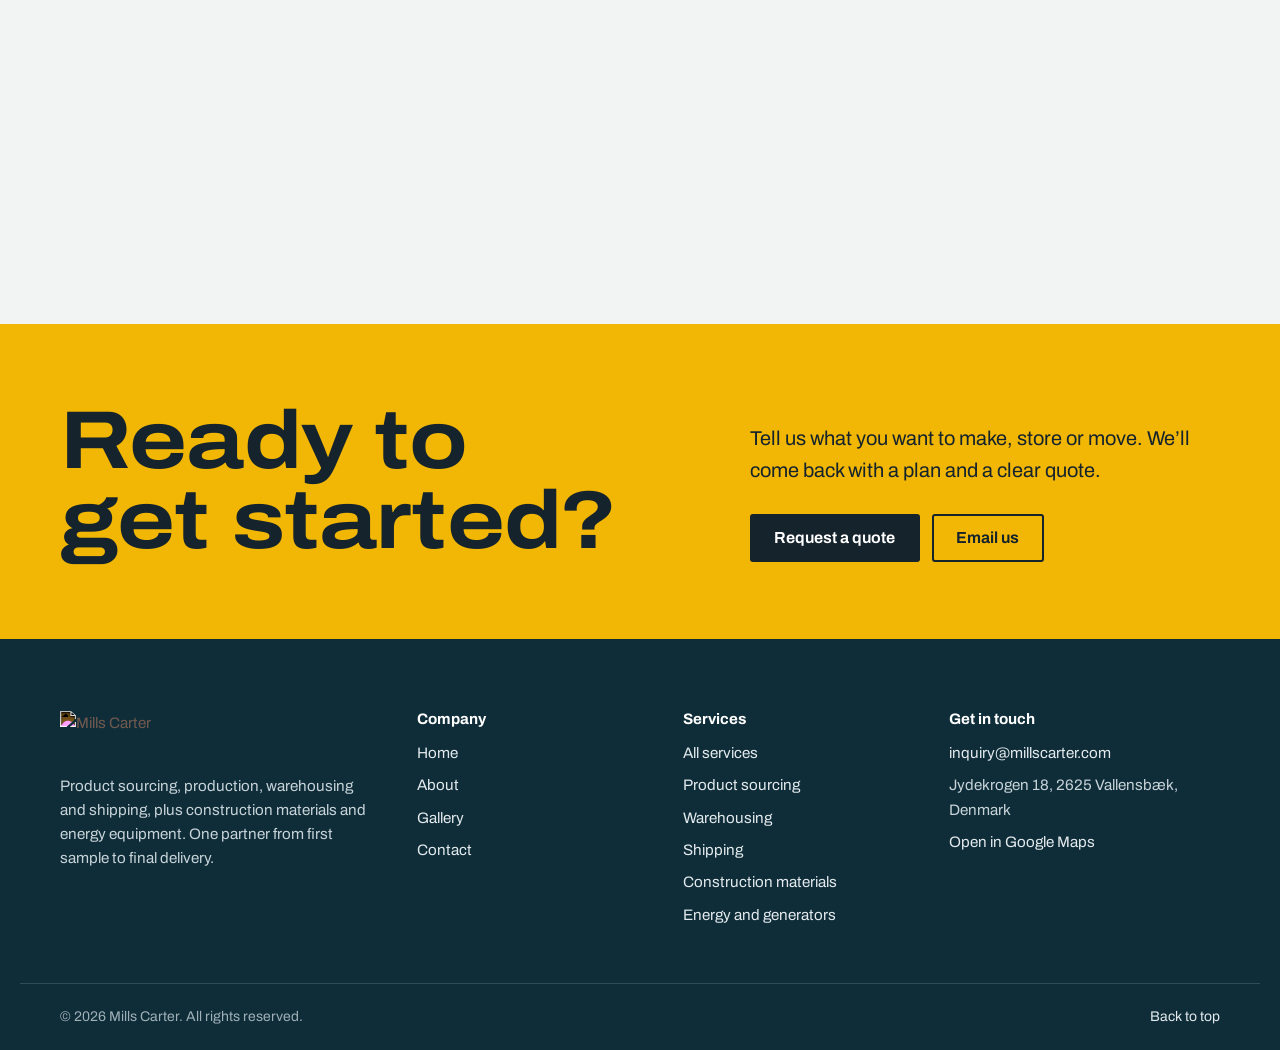
==== commit dff15ad5: "Add files via upload" ====
--- a/index.html
+++ b/index.html
@@ -15,7 +15,10 @@
 <meta property="og:image" content="https://static.wixstatic.com/media/c05b56_3f580af250dc46cd80a6215e5a86112c~mv2.jpeg/v1/fill/w_1200,h_630,al_c,q_80/c05b56_3f580af250dc46cd80a6215e5a86112c~mv2.jpeg">
 <link rel="icon" href="/assets/img/favicon.svg" type="image/svg+xml">
 <link rel="preconnect" href="https://static.wixstatic.com">
-<link rel="preload" href="/assets/fonts/archivo-latin-wdth-normal.woff2" as="font" type="font/woff2" crossorigin>
+<link rel="preconnect" href="https://images.unsplash.com">
+<link rel="preconnect" href="https://fonts.googleapis.com">
+<link rel="preconnect" href="https://fonts.gstatic.com" crossorigin>
+<link rel="stylesheet" href="https://fonts.googleapis.com/css2?family=Archivo:wdth,wght@62..125,100..900&amp;display=swap">
 <link rel="stylesheet" href="/assets/css/site.css">
 </head>
 <body>
@@ -25,7 +28,7 @@
     <a class="brand" href="/" aria-label="Mills Carter home"><img src="https://static.wixstatic.com/media/c05b56_a619dc1a157e43bd8896ab574f812752~mv2.png/v1/fit/w_462,h_124,al_c,q_80/c05b56_a619dc1a157e43bd8896ab574f812752~mv2.png" width="168" height="45" alt="Mills Carter"></a>
     <button type="button" class="menu-toggle" aria-expanded="false" aria-controls="site-nav"><svg width="20" height="20" viewBox="0 0 20 20" aria-hidden="true" focusable="false"><path d="M2 5h16M2 10h16M2 15h16" stroke="currentColor" stroke-width="2"/></svg><span class="menu-label">Menu</span></button>
     <nav class="nav" id="site-nav" aria-label="Main">
-      <ul class="nav-list"><li class="nav-item"><a class="nav-link" href="/" aria-current="page">Home</a></li><li class="nav-item"><a class="nav-link" href="/about">About</a></li><li class="nav-item has-sub"><button type="button" class="nav-sub-toggle" aria-expanded="false" aria-controls="services-menu">Services <svg width="12" height="12" viewBox="0 0 12 12" aria-hidden="true" focusable="false"><path d="M2 4l4 4 4-4" fill="none" stroke="currentColor" stroke-width="1.8"/></svg></button><ul class="nav-sub" id="services-menu"><li><a href="/services">All services<span>Overview of what we do</span></a></li><li><a href="/product-sourcing">Product sourcing<span>Find, develop and produce</span></a></li><li><a href="/warehousing">Warehousing<span>Store, pick and distribute</span></a></li><li><a href="/shipping">Shipping<span>Air and sea freight, handled</span></a></li></ul></li><li class="nav-item"><a class="nav-link" href="/gallery">Gallery</a></li><li class="nav-item"><a class="nav-link" href="/contact">Contact</a></li></ul>
+      <ul class="nav-list"><li class="nav-item"><a class="nav-link" href="/" aria-current="page">Home</a></li><li class="nav-item"><a class="nav-link" href="/about">About</a></li><li class="nav-item has-sub"><button type="button" class="nav-sub-toggle" aria-expanded="false" aria-controls="services-menu">Services <svg width="12" height="12" viewBox="0 0 12 12" aria-hidden="true" focusable="false"><path d="M2 4l4 4 4-4" fill="none" stroke="currentColor" stroke-width="1.8"/></svg></button><ul class="nav-sub" id="services-menu"><li><a href="/services">All services<span>Overview of what we do</span></a></li><li><a href="/product-sourcing">Product sourcing<span>Find, develop and produce</span></a></li><li><a href="/warehousing">Warehousing<span>Store, pick and distribute</span></a></li><li><a href="/shipping">Shipping<span>Air and sea freight, handled</span></a></li><li><a href="/construction-materials">Construction materials<span>Building materials for every project</span></a></li><li><a href="/energy">Energy and generators<span>Generators and power equipment</span></a></li></ul></li><li class="nav-item"><a class="nav-link" href="/gallery">Gallery</a></li><li class="nav-item"><a class="nav-link" href="/contact">Contact</a></li></ul>
       <a class="btn btn-primary nav-cta" href="/contact">Request a quote</a>
     </nav>
   </div>
@@ -35,7 +38,7 @@
   <div class="hero-media"><img src="https://static.wixstatic.com/media/c05b56_3f580af250dc46cd80a6215e5a86112c~mv2.jpeg/v1/fill/w_2400,h_1350,al_c,q_80/c05b56_3f580af250dc46cd80a6215e5a86112c~mv2.jpeg" srcset="https://static.wixstatic.com/media/c05b56_3f580af250dc46cd80a6215e5a86112c~mv2.jpeg/v1/fill/w_1200,h_675,al_c,q_80/c05b56_3f580af250dc46cd80a6215e5a86112c~mv2.jpeg 1200w, https://static.wixstatic.com/media/c05b56_3f580af250dc46cd80a6215e5a86112c~mv2.jpeg/v1/fill/w_2400,h_1350,al_c,q_80/c05b56_3f580af250dc46cd80a6215e5a86112c~mv2.jpeg 2400w" sizes="100vw" width="2400" height="1350" alt="" fetchpriority="high"></div>
   <div class="wrap hero-body">
     <h1>Global reach. Local know-how.</h1>
-    <p class="lede">Mills Carter is your outsourcing partner for product sourcing, production, warehousing and shipping. One team, from first sample to final delivery.</p>
+    <p class="lede">Mills Carter is your outsourcing partner for product sourcing, production, warehousing and shipping, as well as construction materials and energy equipment. One team, from first sample to final delivery.</p>
     <div class="btn-row">
       <a class="btn btn-primary" href="/contact">Request a quote</a>
       <a class="btn btn-outline" href="/services">Explore our services</a>
@@ -100,6 +103,29 @@
   </div>
 </section>
 
+<section class="section bg-ink on-dark" aria-labelledby="sectors-title">
+  <div class="wrap">
+    <div class="section-head">
+      <h2 id="sectors-title">Supplying construction and energy</h2>
+      <p class="lede muted">The same sourcing, quality control and logistics, applied to two sectors where getting the right product on time really matters.</p>
+    </div>
+    <div class="sectors">
+      <article class="sector">
+        <a class="sector-media" href="/construction-materials" tabindex="-1" aria-hidden="true"><img src="https://images.unsplash.com/photo-1694521787673-28cbd8830ea5?w=1200&amp;h=800&amp;fit=crop&amp;q=80&amp;auto=format" srcset="https://images.unsplash.com/photo-1694521787673-28cbd8830ea5?w=600&amp;h=400&amp;fit=crop&amp;q=80&amp;auto=format 600w, https://images.unsplash.com/photo-1694521787673-28cbd8830ea5?w=1200&amp;h=800&amp;fit=crop&amp;q=80&amp;auto=format 1200w" sizes="(max-width: 860px) 100vw, 50vw" width="1200" height="800" alt="Bundles of steel rebar stacked on a building site" loading="lazy" decoding="async"></a>
+        <h3>Construction materials</h3>
+        <p>Steel, cement and blocks, timber, tiles, doors, windows, fixtures and more. Sourced from vetted manufacturers and delivered to your site or warehouse.</p>
+        <a class="text-link" href="/construction-materials">Explore construction materials</a>
+      </article>
+      <article class="sector">
+        <a class="sector-media" href="/energy" tabindex="-1" aria-hidden="true"><img src="https://images.unsplash.com/photo-1780445392484-38a4852a1fd8?w=1200&amp;h=800&amp;fit=crop&amp;q=80&amp;auto=format" srcset="https://images.unsplash.com/photo-1780445392484-38a4852a1fd8?w=600&amp;h=400&amp;fit=crop&amp;q=80&amp;auto=format 600w, https://images.unsplash.com/photo-1780445392484-38a4852a1fd8?w=1200&amp;h=800&amp;fit=crop&amp;q=80&amp;auto=format 1200w" sizes="(max-width: 860px) 100vw, 50vw" width="1200" height="800" alt="Standby generator installed next to wall-mounted power inverters" loading="lazy" decoding="async"></a>
+        <h3>Energy and generators</h3>
+        <p>Diesel and gas generators, portable and containerised units, and the switches, panels and parts that go with them, built for the market they will run in.</p>
+        <a class="text-link" href="/energy">Explore energy and generators</a>
+      </article>
+    </div>
+  </div>
+</section>
+
 <section class="section bg-paper" aria-labelledby="wh-title">
   <div class="wrap">
     <div class="route-head" style="margin-bottom:40px">
@@ -131,7 +157,7 @@
   <div class="wrap footer-top">
     <div class="footer-brand">
       <img src="https://static.wixstatic.com/media/c05b56_a619dc1a157e43bd8896ab574f812752~mv2.png/v1/fit/w_462,h_124,al_c,q_80/c05b56_a619dc1a157e43bd8896ab574f812752~mv2.png" width="168" height="45" alt="Mills Carter" loading="lazy">
-      <p>Product sourcing, production, warehousing and shipping for brands that sell internationally. One partner from first sample to final delivery.</p>
+      <p>Product sourcing, production, warehousing and shipping, plus construction materials and energy equipment. One partner from first sample to final delivery.</p>
     </div>
     <div>
       <h2>Company</h2>
@@ -139,7 +165,7 @@
     </div>
     <div>
       <h2>Services</h2>
-      <ul><li><a href="/services">All services</a></li><li><a href="/product-sourcing">Product sourcing</a></li><li><a href="/warehousing">Warehousing</a></li><li><a href="/shipping">Shipping</a></li></ul>
+      <ul><li><a href="/services">All services</a></li><li><a href="/product-sourcing">Product sourcing</a></li><li><a href="/warehousing">Warehousing</a></li><li><a href="/shipping">Shipping</a></li><li><a href="/construction-materials">Construction materials</a></li><li><a href="/energy">Energy and generators</a></li></ul>
     </div>
     <div>
       <h2>Get in touch</h2>
--- a/assets/css/site.css
+++ b/assets/css/site.css
@@ -1,26 +1,5 @@
 /* Mills Carter — site styles
    Design tokens mirror the Wix Studio theme described in WIX-REBUILD-GUIDE.md */
-
-@font-face {
-  font-family: "Archivo";
-  font-style: normal;
-  font-display: swap;
-  font-weight: 100 900;
-  font-stretch: 62% 125%;
-  src: url("../fonts/archivo-latin-wdth-normal.woff2") format("woff2-variations"),
-       url("../fonts/archivo-latin-wdth-normal.woff2") format("woff2");
-  unicode-range: U+0000-00FF, U+0131, U+0152-0153, U+02BB-02BC, U+02C6, U+02DA, U+02DC, U+0304, U+0308, U+0329, U+2000-206F, U+20AC, U+2122, U+2191, U+2193, U+2212, U+2215, U+FEFF, U+FFFD;
-}
-@font-face {
-  font-family: "Archivo";
-  font-style: normal;
-  font-display: swap;
-  font-weight: 100 900;
-  font-stretch: 62% 125%;
-  src: url("../fonts/archivo-latin-ext-wdth-normal.woff2") format("woff2-variations"),
-       url("../fonts/archivo-latin-ext-wdth-normal.woff2") format("woff2");
-  unicode-range: U+0100-02BA, U+02BD-02C5, U+02C7-02CC, U+02CE-02D7, U+02DD-02FF, U+1D00-1DBF, U+1E00-1E9F, U+1EF2-1EFF, U+2020, U+20A0-20AB, U+20AD-20C0, U+2113, U+2C60-2C7F, U+A720-A7FF;
-}
 
 :root {
   --ink: #15232d;
@@ -213,7 +192,7 @@
   position: absolute;
   top: calc(100% + 8px);
   left: 0;
-  min-width: 240px;
+  min-width: 290px;
   margin: 0;
   padding: 8px;
   list-style: none;
@@ -699,3 +678,13 @@
 }
 
 @media (max-width: 900px) { .contact-grid .form { order: -1; } }
+
+/* Sectors (construction + energy) on the homepage */
+.sectors { display: grid; grid-template-columns: 1fr 1fr; gap: clamp(32px, 5vw, 64px); }
+.sector-media { display: block; margin-bottom: 24px; border-radius: var(--radius); overflow: hidden; }
+.sector-media img { width: 100%; aspect-ratio: 3 / 2; object-fit: cover; transition: transform 0.4s ease; }
+@media (hover: hover) { .sector-media:hover img { transform: scale(1.03); } }
+.sector h3 { font-size: var(--step-2); font-stretch: 110%; margin-bottom: 10px; }
+.sector p { color: #b7c4ca; max-width: 34em; }
+.sector .text-link { display: inline-block; margin-top: 16px; color: var(--white); }
+@media (max-width: 860px) { .sectors { grid-template-columns: 1fr; gap: 48px; } }
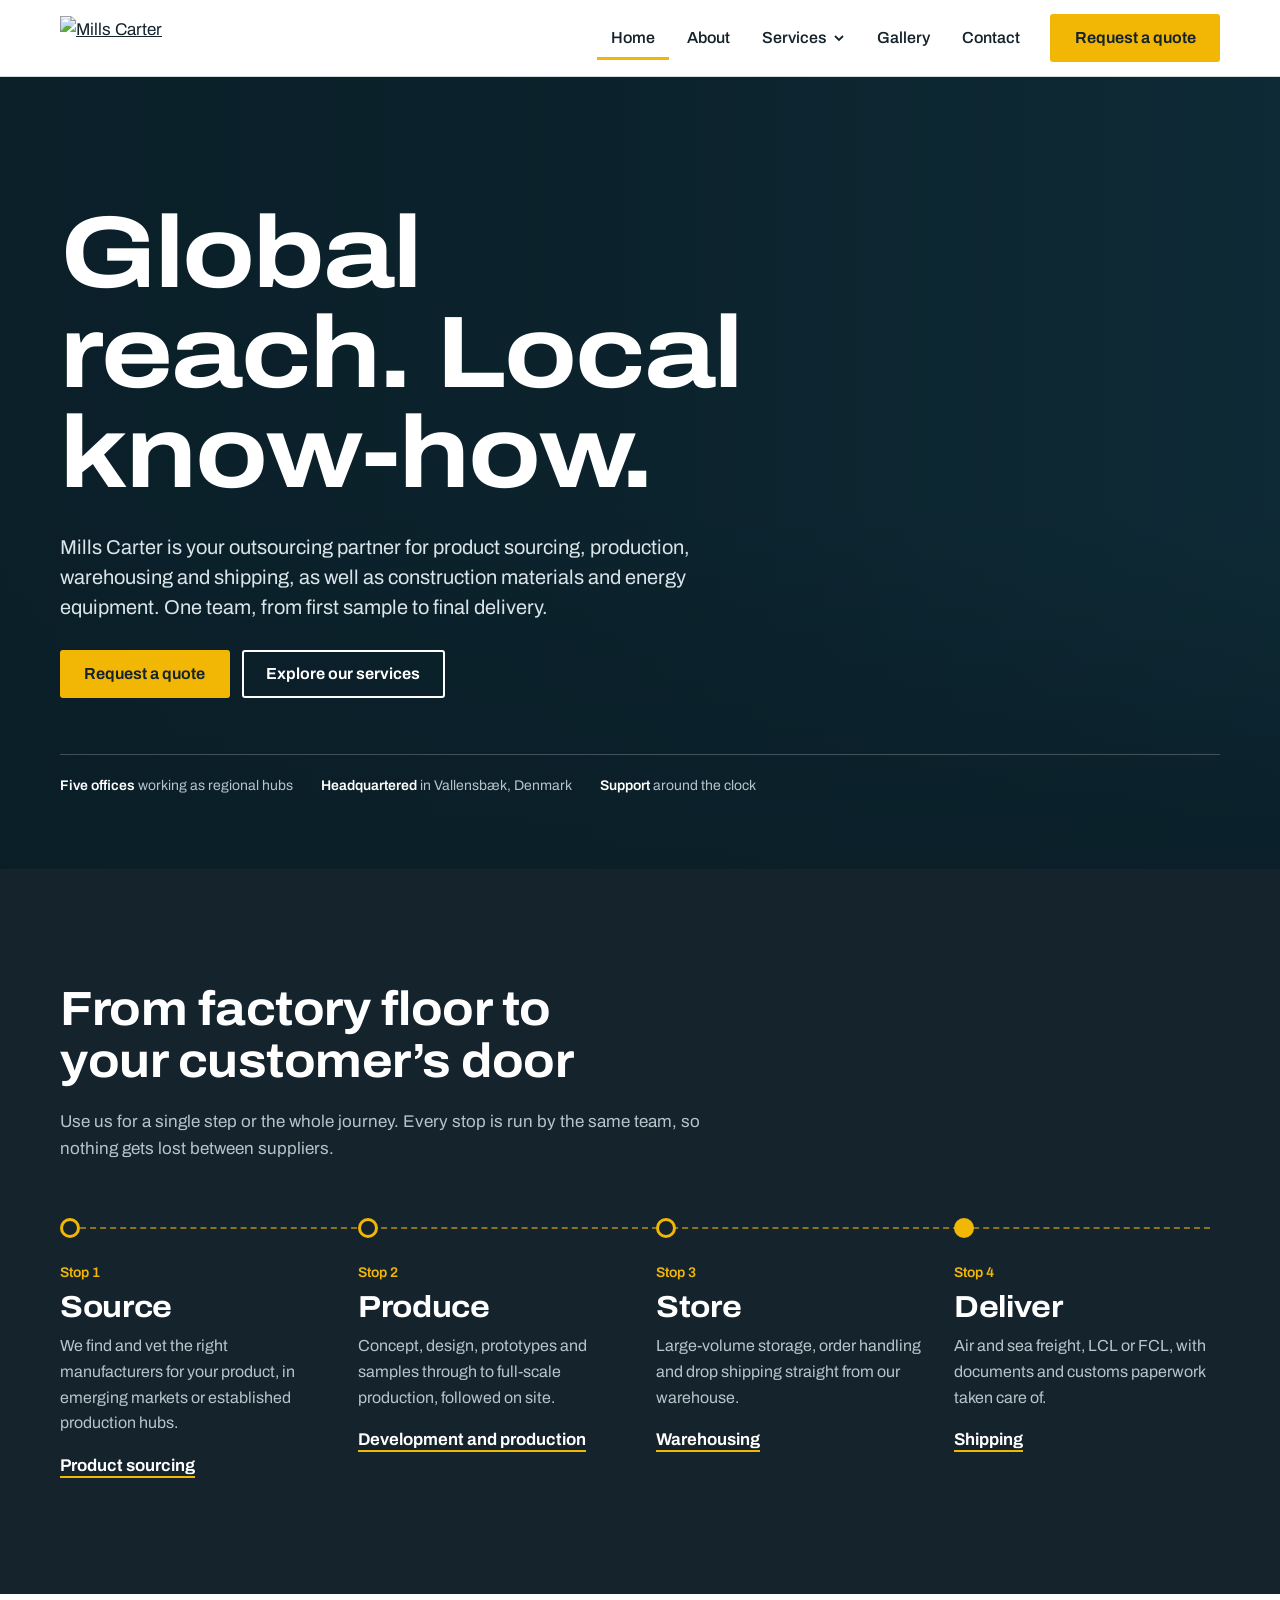
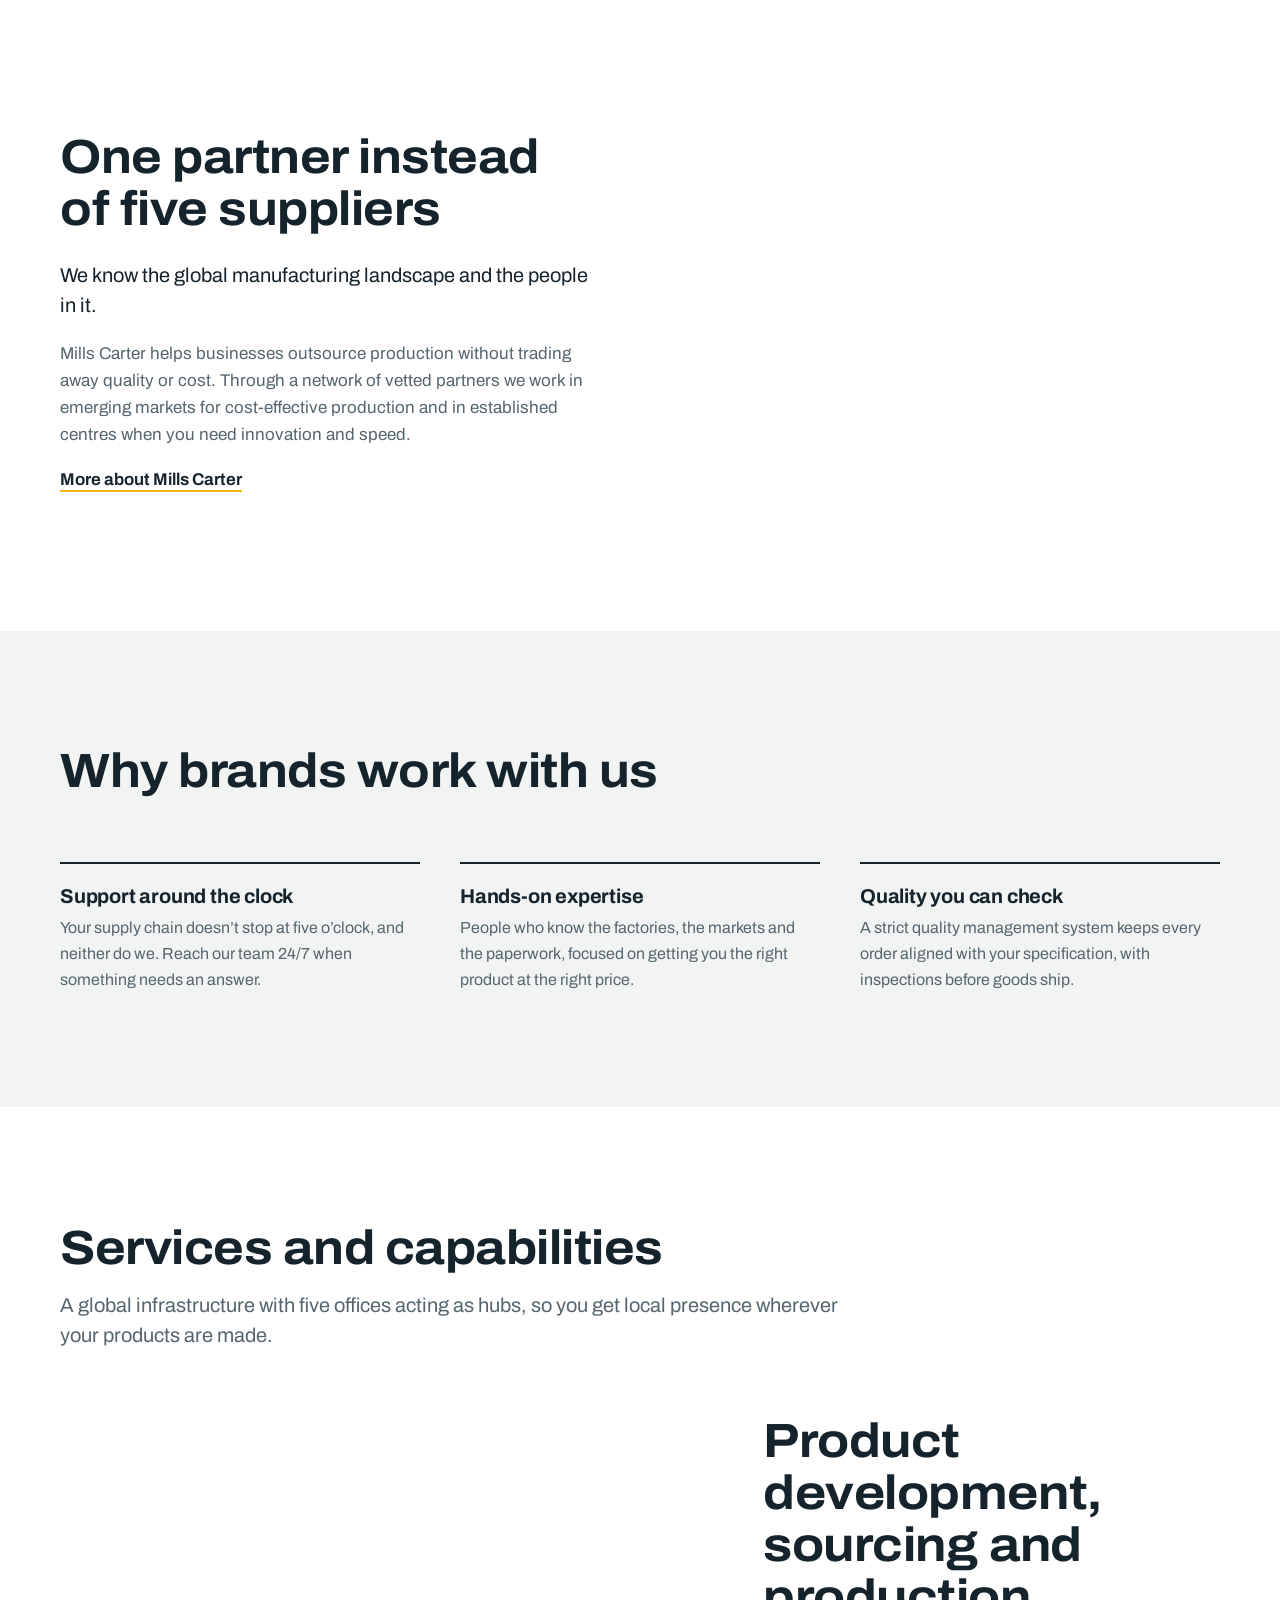
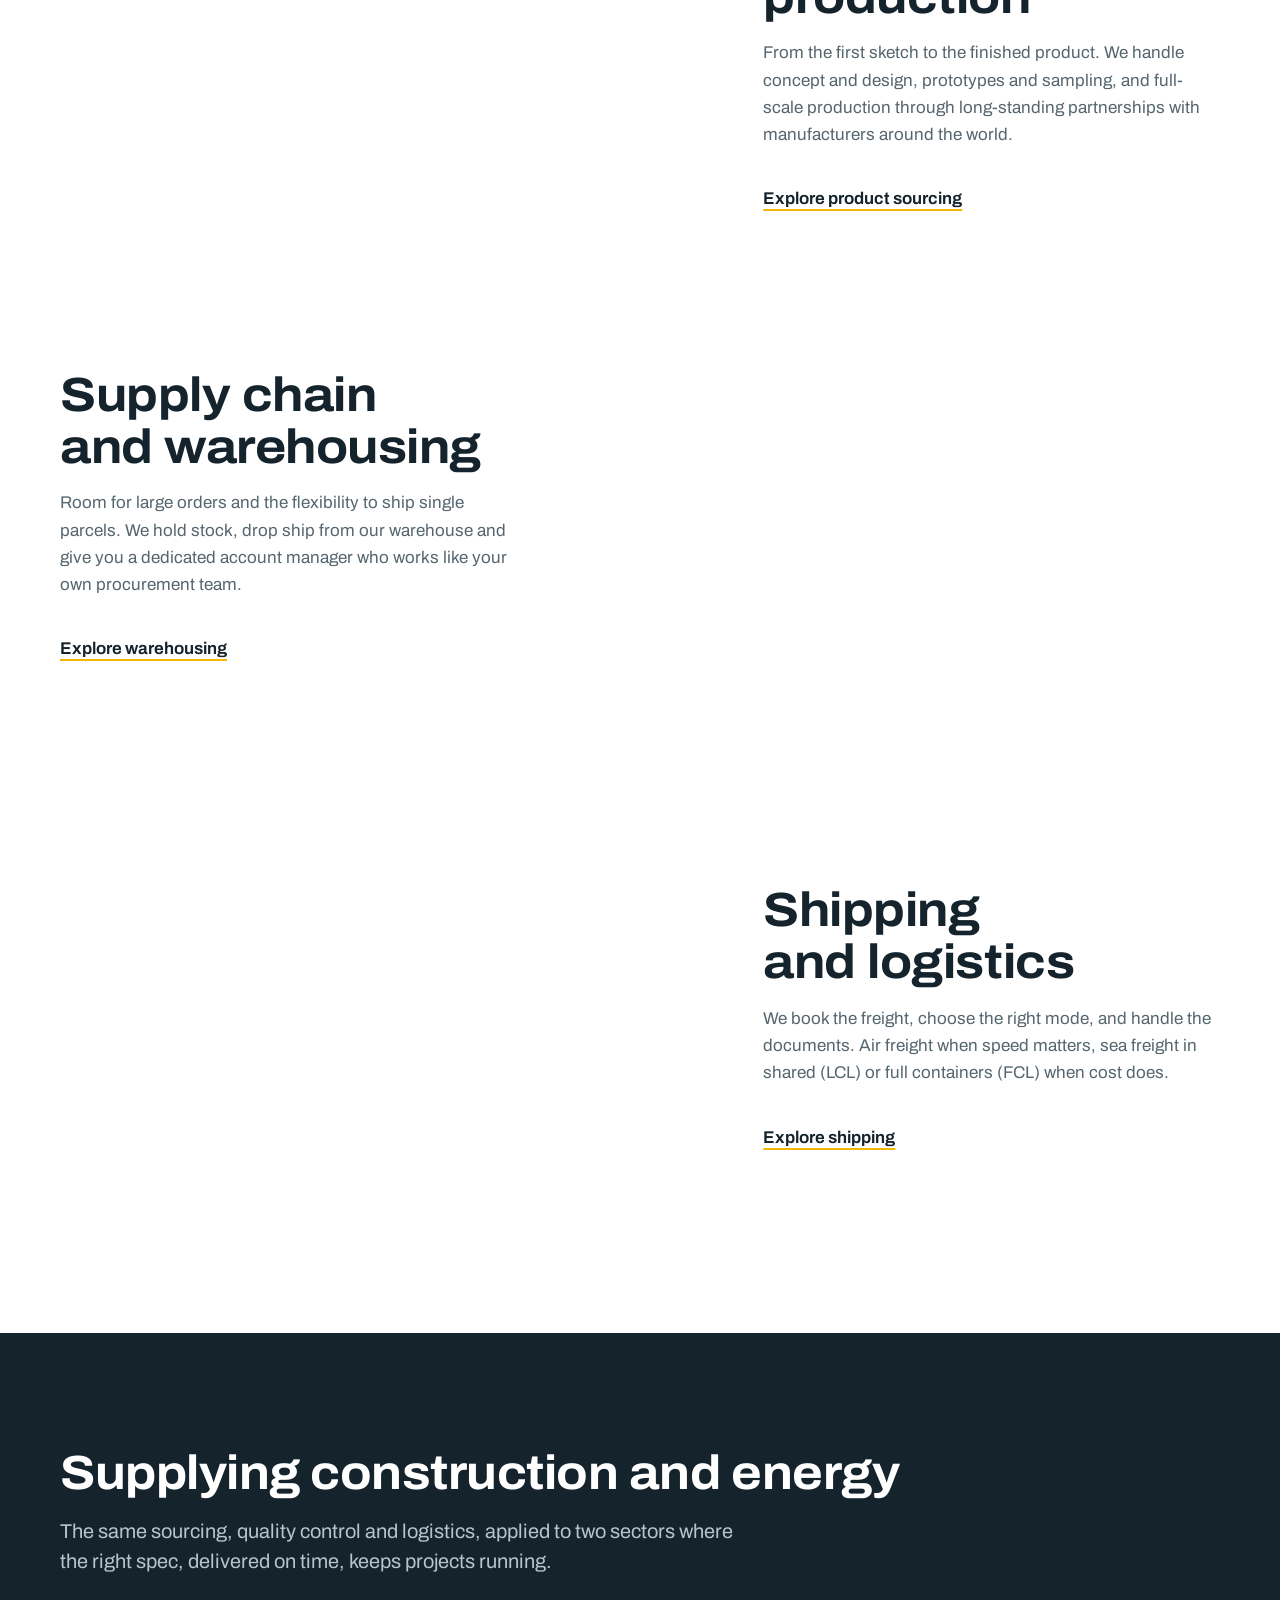
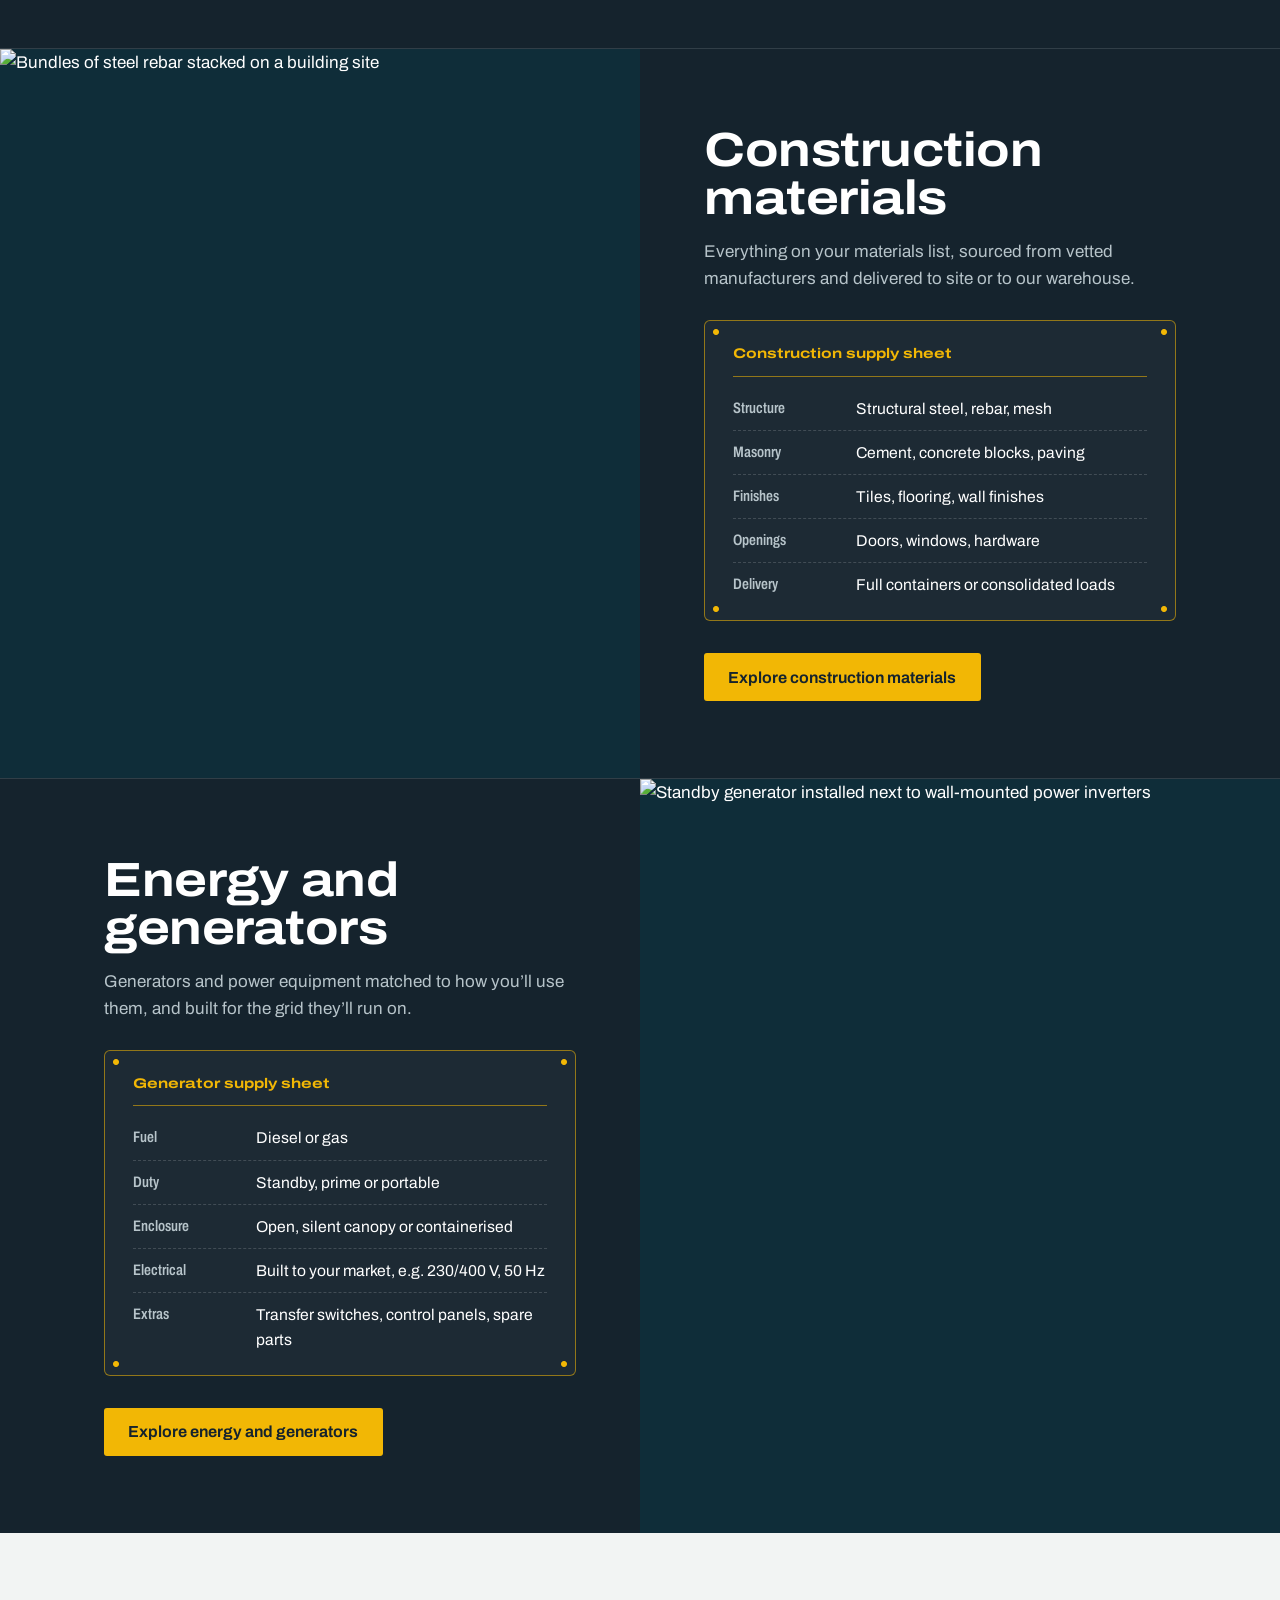
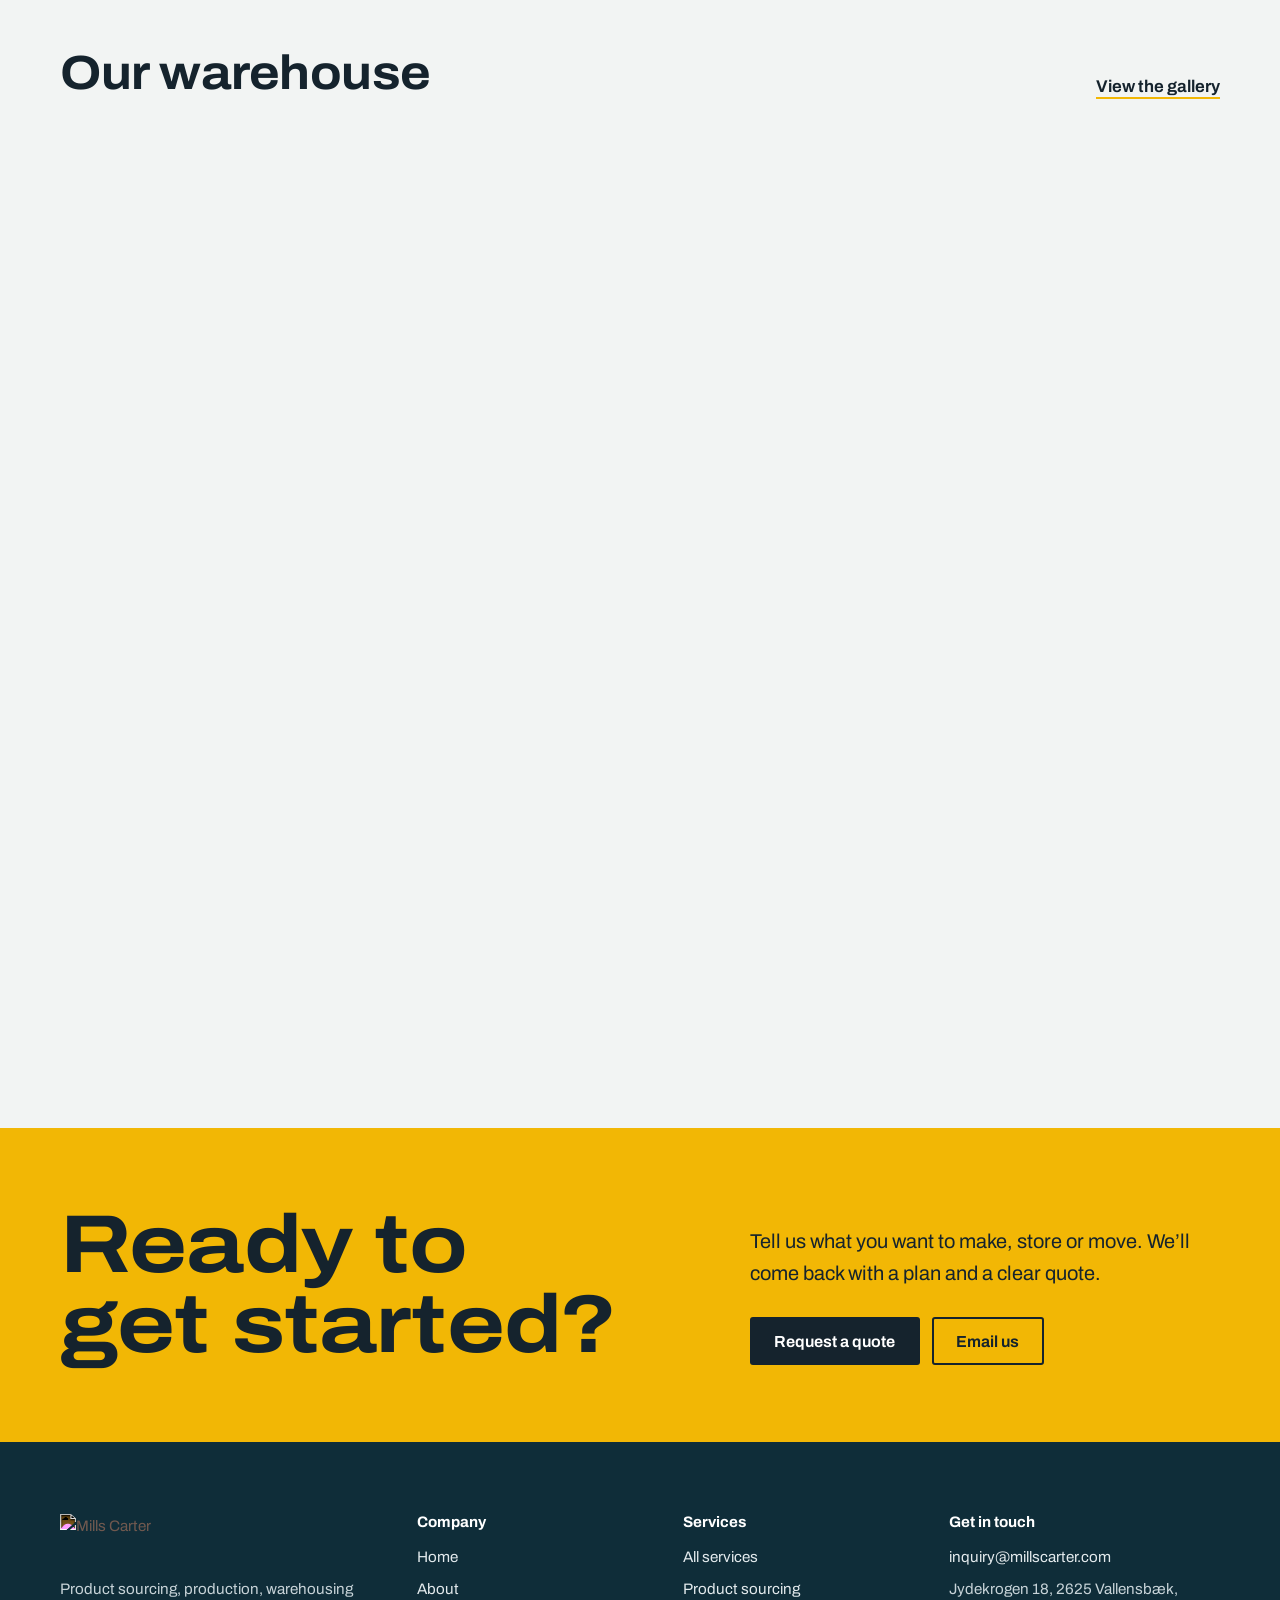
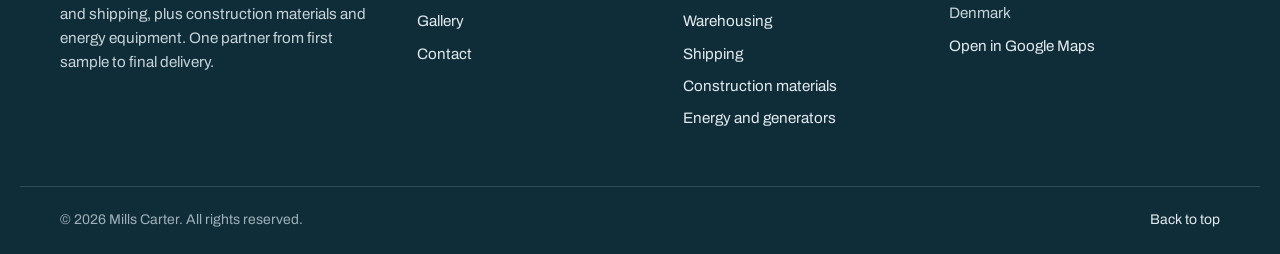
==== commit c07865f8: "Add files via upload" ====
--- a/index.html
+++ b/index.html
@@ -103,27 +103,47 @@
   </div>
 </section>
 
-<section class="section bg-ink on-dark" aria-labelledby="sectors-title">
-  <div class="wrap">
-    <div class="section-head">
-      <h2 id="sectors-title">Supplying construction and energy</h2>
-      <p class="lede muted">The same sourcing, quality control and logistics, applied to two sectors where getting the right product on time really matters.</p>
-    </div>
-    <div class="sectors">
-      <article class="sector">
-        <a class="sector-media" href="/construction-materials" tabindex="-1" aria-hidden="true"><img src="https://images.unsplash.com/photo-1694521787673-28cbd8830ea5?w=1200&amp;h=800&amp;fit=crop&amp;q=80&amp;auto=format" srcset="https://images.unsplash.com/photo-1694521787673-28cbd8830ea5?w=600&amp;h=400&amp;fit=crop&amp;q=80&amp;auto=format 600w, https://images.unsplash.com/photo-1694521787673-28cbd8830ea5?w=1200&amp;h=800&amp;fit=crop&amp;q=80&amp;auto=format 1200w" sizes="(max-width: 860px) 100vw, 50vw" width="1200" height="800" alt="Bundles of steel rebar stacked on a building site" loading="lazy" decoding="async"></a>
-        <h3>Construction materials</h3>
-        <p>Steel, cement and blocks, timber, tiles, doors, windows, fixtures and more. Sourced from vetted manufacturers and delivered to your site or warehouse.</p>
-        <a class="text-link" href="/construction-materials">Explore construction materials</a>
-      </article>
-      <article class="sector">
-        <a class="sector-media" href="/energy" tabindex="-1" aria-hidden="true"><img src="https://images.unsplash.com/photo-1780445392484-38a4852a1fd8?w=1200&amp;h=800&amp;fit=crop&amp;q=80&amp;auto=format" srcset="https://images.unsplash.com/photo-1780445392484-38a4852a1fd8?w=600&amp;h=400&amp;fit=crop&amp;q=80&amp;auto=format 600w, https://images.unsplash.com/photo-1780445392484-38a4852a1fd8?w=1200&amp;h=800&amp;fit=crop&amp;q=80&amp;auto=format 1200w" sizes="(max-width: 860px) 100vw, 50vw" width="1200" height="800" alt="Standby generator installed next to wall-mounted power inverters" loading="lazy" decoding="async"></a>
-        <h3>Energy and generators</h3>
-        <p>Diesel and gas generators, portable and containerised units, and the switches, panels and parts that go with them, built for the market they will run in.</p>
-        <a class="text-link" href="/energy">Explore energy and generators</a>
-      </article>
-    </div>
-  </div>
+<section class="sectors-band" aria-labelledby="sectors-title">
+  <div class="wrap sectors-head">
+    <h2 id="sectors-title">Supplying construction and energy</h2>
+    <p class="lede muted">The same sourcing, quality control and logistics, applied to two sectors where the right spec, delivered on time, keeps projects running.</p>
+  </div>
+  <article class="sector-row">
+    <div class="sector-photo"><img src="https://images.unsplash.com/photo-1694521787673-28cbd8830ea5?w=1400&amp;h=1000&amp;fit=crop&amp;q=80&amp;auto=format" srcset="https://images.unsplash.com/photo-1694521787673-28cbd8830ea5?w=700&amp;h=500&amp;fit=crop&amp;q=80&amp;auto=format 700w, https://images.unsplash.com/photo-1694521787673-28cbd8830ea5?w=1400&amp;h=1000&amp;fit=crop&amp;q=80&amp;auto=format 1400w" sizes="(max-width: 900px) 100vw, 50vw" width="1400" height="1000" alt="Bundles of steel rebar stacked on a building site" loading="lazy" decoding="async"></div>
+    <div class="sector-body">
+      <h3>Construction materials</h3>
+      <p>Everything on your materials list, sourced from vetted manufacturers and delivered to site or to our warehouse.</p>
+      <div class="plate">
+        <p class="plate-title">Construction supply sheet</p>
+        <dl>
+          <div><dt>Structure</dt><dd>Structural steel, rebar, mesh</dd></div>
+          <div><dt>Masonry</dt><dd>Cement, concrete blocks, paving</dd></div>
+          <div><dt>Finishes</dt><dd>Tiles, flooring, wall finishes</dd></div>
+          <div><dt>Openings</dt><dd>Doors, windows, hardware</dd></div>
+          <div><dt>Delivery</dt><dd>Full containers or consolidated loads</dd></div>
+        </dl>
+      </div>
+      <a class="btn btn-primary" href="/construction-materials">Explore construction materials</a>
+    </div>
+  </article>
+  <article class="sector-row flip">
+    <div class="sector-photo"><img src="https://images.unsplash.com/photo-1780445392484-38a4852a1fd8?w=1400&amp;h=1000&amp;fit=crop&amp;q=80&amp;auto=format" srcset="https://images.unsplash.com/photo-1780445392484-38a4852a1fd8?w=700&amp;h=500&amp;fit=crop&amp;q=80&amp;auto=format 700w, https://images.unsplash.com/photo-1780445392484-38a4852a1fd8?w=1400&amp;h=1000&amp;fit=crop&amp;q=80&amp;auto=format 1400w" sizes="(max-width: 900px) 100vw, 50vw" width="1400" height="1000" alt="Standby generator installed next to wall-mounted power inverters" loading="lazy" decoding="async"></div>
+    <div class="sector-body">
+      <h3>Energy and generators</h3>
+      <p>Generators and power equipment matched to how you’ll use them, and built for the grid they’ll run on.</p>
+      <div class="plate">
+        <p class="plate-title">Generator supply sheet</p>
+        <dl>
+          <div><dt>Fuel</dt><dd>Diesel or gas</dd></div>
+          <div><dt>Duty</dt><dd>Standby, prime or portable</dd></div>
+          <div><dt>Enclosure</dt><dd>Open, silent canopy or containerised</dd></div>
+          <div><dt>Electrical</dt><dd>Built to your market, e.g. 230/400&nbsp;V, 50&nbsp;Hz</dd></div>
+          <div><dt>Extras</dt><dd>Transfer switches, control panels, spare parts</dd></div>
+        </dl>
+      </div>
+      <a class="btn btn-primary" href="/energy">Explore energy and generators</a>
+    </div>
+  </article>
 </section>
 
 <section class="section bg-paper" aria-labelledby="wh-title">
--- a/assets/css/site.css
+++ b/assets/css/site.css
@@ -679,12 +679,48 @@
 
 @media (max-width: 900px) { .contact-grid .form { order: -1; } }
 
-/* Sectors (construction + energy) on the homepage */
-.sectors { display: grid; grid-template-columns: 1fr 1fr; gap: clamp(32px, 5vw, 64px); }
-.sector-media { display: block; margin-bottom: 24px; border-radius: var(--radius); overflow: hidden; }
-.sector-media img { width: 100%; aspect-ratio: 3 / 2; object-fit: cover; transition: transform 0.4s ease; }
-@media (hover: hover) { .sector-media:hover img { transform: scale(1.03); } }
-.sector h3 { font-size: var(--step-2); font-stretch: 110%; margin-bottom: 10px; }
-.sector p { color: #b7c4ca; max-width: 34em; }
-.sector .text-link { display: inline-block; margin-top: 16px; color: var(--white); }
-@media (max-width: 860px) { .sectors { grid-template-columns: 1fr; gap: 48px; } }
+/* Sectors (construction + energy) on the homepage: photo + "supply sheet" rating plate */
+.sectors-band { background: var(--ink); color: var(--white); padding-top: clamp(64px, 9vw, 128px); }
+.sectors-head { display: grid; gap: 16px; margin-bottom: clamp(40px, 6vw, 72px); }
+.sectors-head > * { max-width: 34em; }
+.sectors-head h2, .sectors-head p { margin: 0; }
+.sectors-band .muted { color: #b7c4ca; }
+.sector-row { display: grid; grid-template-columns: 1fr 1fr; min-height: 600px; border-top: 1px solid rgba(255, 255, 255, 0.12); }
+.sector-row.flip .sector-photo { order: 2; }
+.sector-photo { position: relative; min-height: 320px; background: var(--fjord-deep); }
+.sector-photo img { position: absolute; inset: 0; width: 100%; height: 100%; object-fit: cover; }
+.sector-body { align-self: center; width: 100%; max-width: 600px; padding: clamp(40px, 6vw, 88px) clamp(20px, 5vw, 72px); }
+.sector-row.flip .sector-body { justify-self: end; }
+.sector-body h3 { font-size: var(--step-3); font-stretch: 115%; line-height: 1; margin-bottom: 16px; }
+.sector-body > p { color: #b7c4ca; max-width: 32em; }
+
+.plate {
+  margin: 28px 0 32px;
+  padding: 22px 28px 14px;
+  border: 1.5px solid rgba(242, 183, 5, 0.55);
+  border-radius: 6px;
+  background:
+    radial-gradient(circle at 11px 11px, var(--signal) 2.5px, transparent 3.5px),
+    radial-gradient(circle at calc(100% - 11px) 11px, var(--signal) 2.5px, transparent 3.5px),
+    radial-gradient(circle at 11px calc(100% - 11px), var(--signal) 2.5px, transparent 3.5px),
+    radial-gradient(circle at calc(100% - 11px) calc(100% - 11px), var(--signal) 2.5px, transparent 3.5px),
+    rgba(255, 255, 255, 0.035);
+}
+.plate-title { margin: 0 0 10px; padding-bottom: 10px; border-bottom: 1.5px solid rgba(242, 183, 5, 0.55); font-size: var(--step--1); font-weight: 700; font-stretch: 125%; color: var(--signal); }
+.plate dl { margin: 0; }
+.plate dl > div { display: grid; grid-template-columns: 6.5em 1fr; gap: 12px; padding: 9px 0; border-bottom: 1px dashed rgba(255, 255, 255, 0.16); }
+.plate dl > div:last-child { border-bottom: 0; }
+.plate dt { font-stretch: 75%; font-weight: 600; color: #b7c4ca; font-size: 0.95rem; }
+.plate dd { margin: 0; font-size: 0.98rem; }
+
+@media (max-width: 900px) {
+  .sector-row, .sector-row.flip { grid-template-columns: 1fr; min-height: 0; }
+  .sector-row.flip .sector-photo { order: 0; }
+  .sector-photo { aspect-ratio: 16 / 10; min-height: 0; }
+  .sector-row.flip .sector-body { justify-self: start; }
+  .sector-body { max-width: none; padding: 36px var(--gutter) 56px; }
+}
+@media (max-width: 420px) {
+  .plate { padding: 20px 20px 10px; }
+  .plate dl > div { grid-template-columns: 1fr; gap: 2px; }
+}
